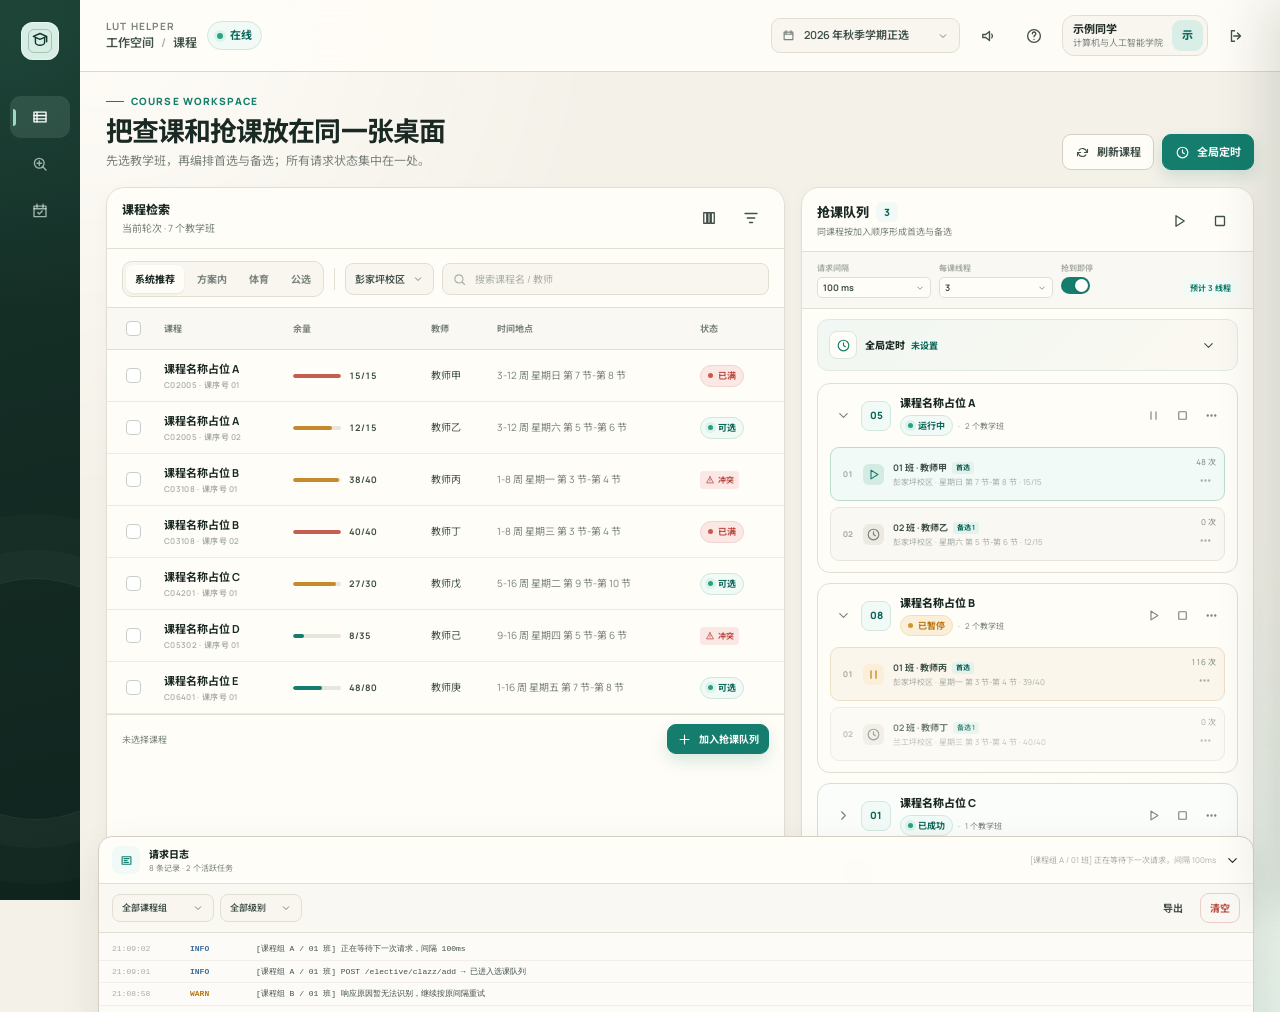
==== prototype/index.html @ 1b3ee6b6 "阶段一：完成 LUTHelper HTML 原型与界面规范" ====
<!doctype html>
<html lang="zh-CN">
  <head>
    <meta charset="utf-8" />
    <meta name="viewport" content="width=device-width, initial-scale=1" />
    <meta name="description" content="LUTHelper 抢课助手界面原型" />
    <title>抢课助手 · 界面原型</title>
    <link rel="icon" href="../../favicon.ico" />
    <link rel="stylesheet" href="assets/styles.css" />
  </head>
  <body>
    <div class="app-shell">
      <aside class="sidebar" aria-label="主导航">
        <div class="brand">
          <div class="brand-mark" aria-hidden="true">
            <svg class="icon" viewBox="0 0 24 24">
              <path d="M4 6.5 12 3l8 3.5-8 3.5-8-3.5Z" />
              <path d="M6.5 8.5v5.2c0 1.8 2.5 3.3 5.5 3.3s5.5-1.5 5.5-3.3V8.5" />
              <path d="M20 7v6" />
            </svg>
          </div>
          <div class="brand-text">
            <span class="brand-name">抢课助手</span>
            <span class="brand-meta">LUT HELPER</span>
          </div>
        </div>

        <div class="nav-section">
          <div class="nav-label">工作空间</div>
          <ul class="nav-list">
            <li>
              <button class="nav-link active" type="button" data-page="courses" aria-current="page">
                <svg class="icon" viewBox="0 0 24 24" aria-hidden="true">
                  <path d="M4 5.5h16v13H4z" />
                  <path d="M8 5.5v13M4 10h16M4 14.5h16" />
                </svg>
                <span>课程</span>
                <span class="nav-count">3</span>
              </button>
            </li>
            <li>
              <button class="nav-link" type="button" data-page="all-courses">
                <svg class="icon" viewBox="0 0 24 24" aria-hidden="true">
                  <circle cx="11" cy="11" r="6.5" />
                  <path d="m16 16 4 4M8 11h6M11 8v6" />
                </svg>
                <span>全校课程</span>
              </button>
            </li>
            <li>
              <button class="nav-link" type="button" data-page="selected">
                <svg class="icon" viewBox="0 0 24 24" aria-hidden="true">
                  <path d="M4 5.5h16v14H4z" />
                  <path d="M8 3v5M16 3v5M4 9h16" />
                  <path d="m9 14 2 2 4-4" />
                </svg>
                <span>已选课程</span>
              </button>
            </li>
          </ul>
        </div>

        <div class="sidebar-footer">
          <div class="batch-note">
            <div class="batch-note-label">CURRENT ROUND</div>
            <div class="batch-note-title">
              <span class="batch-note-dot" aria-hidden="true"></span>
              <span data-session="batch">2026 年秋季学期正选</span>
            </div>
          </div>
        </div>
      </aside>

      <main class="shell-main">
        <header class="topbar">
          <div class="topbar-left">
            <div>
              <div class="eyebrow">LUT HELPER</div>
              <div class="page-breadcrumb">
                <span>工作空间</span>
                <span class="slash" aria-hidden="true">/</span>
                <span class="page-current" data-breadcrumb>课程</span>
              </div>
            </div>
            <span class="session-pill">
              <span class="dot" aria-hidden="true"></span>
              <span data-session="online">在线</span>
            </span>
          </div>

          <div class="topbar-right">
            <div class="batch-select-wrap">
              <svg class="icon icon-sm" viewBox="0 0 24 24" aria-hidden="true">
                <path d="M5 6.5h14v12H5z" />
                <path d="M8 4v5M16 4v5M5 10h14" />
              </svg>
              <select class="batch-select" aria-label="切换选课批次" data-batch-select></select>
            </div>
            <button class="icon-button" type="button" data-action="mute" aria-label="静音提示音" aria-pressed="false">
              <svg class="icon" viewBox="0 0 24 24" aria-hidden="true">
                <path d="M5 10v4h4l5 4V6l-5 4H5Z" />
                <path d="M17 9.5a4 4 0 0 1 0 5" />
              </svg>
            </button>
            <button class="icon-button" type="button" data-action="help" aria-label="帮助">
              <svg class="icon" viewBox="0 0 24 24" aria-hidden="true">
                <circle cx="12" cy="12" r="8.5" />
                <path d="M9.8 9a2.3 2.3 0 1 1 3.2 2.1c-.8.4-1 .9-1 1.8M12 16.4v.1" />
              </svg>
            </button>
            <div class="user-chip" title="示例同学 · 2024********">
              <div class="user-copy">
                <span class="user-name" data-session="name">示例同学</span>
                <span class="user-meta" data-session="college">计算机与人工智能学院</span>
              </div>
              <div class="avatar" aria-hidden="true">示</div>
            </div>
            <button class="icon-button" type="button" data-action="logout" aria-label="退出登录">
              <svg class="icon" viewBox="0 0 24 24" aria-hidden="true">
                <path d="M10 5H6v14h4M14 8l4 4-4 4M9 12h9" />
              </svg>
            </button>
          </div>
        </header>

        <div class="top-progress" aria-hidden="true"><span data-top-progress></span></div>

        <div class="main-content">
          <section class="page active" data-page-panel="courses" aria-label="课程工作台">
            <div class="page-heading">
              <div class="heading-copy">
                <div class="heading-kicker">COURSE WORKSPACE</div>
                <h1 class="page-title">把查课和抢课放在同一张桌面</h1>
                <p class="page-subtitle">先选教学班，再编排首选与备选；所有请求状态集中在一处。</p>
              </div>
              <div class="page-actions">
                <button class="button" type="button" data-action="refresh-courses">
                  <svg class="icon icon-sm" viewBox="0 0 24 24" aria-hidden="true">
                    <path d="M20 7v5h-5M4 17v-5h5" />
                    <path d="M6.5 8.2A7 7 0 0 1 18.8 11M17.5 15.8A7 7 0 0 1 5.2 13" />
                  </svg>
                  刷新课程
                </button>
                <button class="button primary" type="button" data-action="open-schedule">
                  <svg class="icon icon-sm" viewBox="0 0 24 24" aria-hidden="true">
                    <circle cx="12" cy="12" r="8.5" />
                    <path d="M12 7.5V12l3 2" />
                  </svg>
                  全局定时
                </button>
              </div>
            </div>

            <div class="workspace-grid">
              <section class="card course-browser" aria-label="课程检索">
                <div class="card-header">
                  <div class="card-title-wrap">
                    <div class="card-title">课程检索</div>
                    <div class="card-subtitle" data-course-summary>当前轮次 · 6 个教学班</div>
                  </div>
                  <div class="card-tools">
                    <button class="icon-button" type="button" data-action="column-menu" aria-label="配置课程列">
                      <svg class="icon" viewBox="0 0 24 24" aria-hidden="true">
                        <path d="M5 5h4v14H5zM10.5 5h3v14h-3zM15 5h4v14h-4z" />
                      </svg>
                    </button>
                    <button class="icon-button" type="button" data-action="toggle-filters" aria-label="展开筛选" aria-expanded="false">
                      <svg class="icon" viewBox="0 0 24 24" aria-hidden="true">
                        <path d="M4 6h16M7 12h10M10 18h4" />
                      </svg>
                    </button>
                  </div>
                </div>

                <div class="browser-toolbar">
                  <div class="type-tabs" role="tablist" aria-label="课程类型">
                    <button class="type-tab active" type="button" role="tab" aria-selected="true">系统推荐</button>
                    <button class="type-tab" type="button" role="tab" aria-selected="false">方案内</button>
                    <button class="type-tab" type="button" role="tab" aria-selected="false">体育</button>
                    <button class="type-tab" type="button" role="tab" aria-selected="false">公选</button>
                  </div>
                  <span class="toolbar-divider" aria-hidden="true"></span>
                  <select class="select-compact" aria-label="校区筛选" data-campus-filter>
                    <option>彭家坪校区</option>
                    <option>兰工坪校区</option>
                    <option>网上学习</option>
                  </select>
                  <div class="search-field">
                    <svg class="icon icon-sm" viewBox="0 0 24 24" aria-hidden="true">
                      <circle cx="11" cy="11" r="6.5" />
                      <path d="m16 16 4 4" />
                    </svg>
                    <input class="search-input" type="search" placeholder="搜索课程名 / 教师" aria-label="搜索课程" data-course-search />
                    <button class="search-clear" type="button" data-action="clear-search" aria-label="清空搜索" hidden>
                      <svg class="icon icon-sm" viewBox="0 0 24 24" aria-hidden="true">
                        <path d="m7 7 10 10M17 7 7 17" />
                      </svg>
                    </button>
                  </div>
                </div>

                <div class="filter-panel" data-filter-panel hidden>
                  <label class="filter-group">
                    <button class="switch" type="button" role="switch" aria-checked="false" data-filter="available"></button>
                    仅看有余量
                  </label>
                  <label class="filter-group">
                    <button class="switch" type="button" role="switch" aria-checked="false" data-filter="conflict"></button>
                    时间冲突
                  </label>
                  <span class="filter-group muted">教师筛选并入关键词搜索</span>
                </div>

                <div class="table-wrap">
                  <table class="course-table">
                    <thead>
                      <tr>
                        <th scope="col" style="width: 30px"><input class="checkbox" type="checkbox" aria-label="选择全部课程" data-select-all /></th>
                        <th scope="col">课程</th>
                        <th scope="col" data-column="capacity">余量</th>
                        <th scope="col" data-column="teacher">教师</th>
                        <th scope="col" data-column="time">时间地点</th>
                        <th scope="col" data-column="status">状态</th>
                        <th scope="col" style="width: 36px"><span class="sr-only">操作</span></th>
                      </tr>
                    </thead>
                    <tbody data-course-body></tbody>
                  </table>
                </div>

                <div class="table-footer">
                  <span data-selection-count>未选择课程</span>
                  <span class="spacer"></span>
                  <button class="button small primary" type="button" data-action="batch-add" disabled>
                    <svg class="icon icon-sm" viewBox="0 0 24 24" aria-hidden="true">
                      <path d="M12 5v14M5 12h14" />
                    </svg>
                    加入抢课队列
                  </button>
                </div>
              </section>

              <aside class="card queue-panel" aria-label="抢课课程组">
                <div class="queue-header">
                  <div class="queue-header-copy">
                    <div class="queue-title">
                      抢课队列
                      <span class="count-badge" data-group-count>3</span>
                    </div>
                    <div class="queue-subtitle">同课程按加入顺序形成首选与备选</div>
                  </div>
                  <div class="queue-actions">
                    <button class="icon-button" type="button" data-action="start-all" aria-label="开始全部课程组">
                      <svg class="icon" viewBox="0 0 24 24" aria-hidden="true">
                        <path d="m8 5 11 7-11 7V5Z" />
                      </svg>
                    </button>
                    <button class="icon-button" type="button" data-action="stop-all" aria-label="停止全部课程组">
                      <svg class="icon" viewBox="0 0 24 24" aria-hidden="true">
                        <rect x="6" y="6" width="12" height="12" rx="1" />
                      </svg>
                    </button>
                  </div>
                </div>

                <div class="parameters-strip">
                  <label class="parameter">
                    <span class="parameter-label">请求间隔</span>
                    <span class="parameter-value">
                      <select aria-label="请求间隔" data-param="interval">
                        <option value="50">50 ms</option>
                        <option value="100" selected>100 ms</option>
                        <option value="200">200 ms</option>
                        <option value="500">500 ms</option>
                      </select>
                    </span>
                  </label>
                  <label class="parameter">
                    <span class="parameter-label">每课线程</span>
                    <span class="parameter-value">
                      <select aria-label="每课线程数" data-param="threads">
                        <option value="1">1</option>
                        <option value="3" selected>3</option>
                        <option value="5">5</option>
                        <option value="10">10</option>
                      </select>
                    </span>
                  </label>
                  <label class="parameter">
                    <span class="parameter-label">抢到即停</span>
                    <span class="parameter-value">
                      <button class="switch" type="button" role="switch" aria-checked="true" data-param="auto-stop"></button>
                    </span>
                  </label>
                  <span class="thread-load" data-thread-load>预计 9 线程</span>
                </div>

                <div class="schedule-box">
                  <div class="schedule-main">
                    <span class="schedule-icon">
                      <svg class="icon icon-sm" viewBox="0 0 24 24" aria-hidden="true">
                        <circle cx="12" cy="12" r="8.5" />
                        <path d="M12 7.5V12l3 2" />
                      </svg>
                    </span>
                    <div class="schedule-copy">
                      <div class="schedule-title">全局定时 <span class="schedule-countdown" data-countdown>未设置</span></div>
                    </div>
                    <button class="button small ghost" type="button" data-action="toggle-schedule" aria-expanded="false">
                      <svg class="icon icon-sm" viewBox="0 0 24 24" aria-hidden="true">
                        <path d="m6 9 6 6 6-6" />
                      </svg>
                    </button>
                  </div>
                  <div class="schedule-expand" data-schedule-expand hidden>
                    <input type="datetime-local" step="1" aria-label="全局定时时间" data-schedule-input />
                    <button class="button small primary" type="button" data-action="set-schedule">设置</button>
                  </div>
                </div>

                <div class="group-list" data-group-list></div>
              </aside>
            </div>
          </section>

          <section class="page" data-page-panel="all-courses" aria-label="全校课程">
            <div class="page-heading">
              <div class="heading-copy">
                <div class="heading-kicker">FULL CATALOG</div>
                <h1 class="page-title">全校课程查询</h1>
                <p class="page-subtitle">手动加载完整列表，再在本地筛选；挑选教学班后批量加入课程组。</p>
              </div>
              <div class="page-actions">
                <button class="button" type="button" data-action="load-all">
                  <svg class="icon icon-sm" viewBox="0 0 24 24" aria-hidden="true">
                    <path d="M12 4v12M7 11l5 5 5-5M5 20h14" />
                  </svg>
                  加载全校课程
                </button>
              </div>
            </div>

            <div class="all-courses-layout">
              <section class="card all-courses-card">
                <div class="all-courses-toolbar">
                  <div class="search-field" style="max-width: 260px">
                    <svg class="icon icon-sm" viewBox="0 0 24 24" aria-hidden="true">
                      <circle cx="11" cy="11" r="6.5" />
                      <path d="m16 16 4 4" />
                    </svg>
                    <input class="search-input" type="search" placeholder="关键词 / 教师" aria-label="筛选全校课程" data-all-search />
                  </div>
                  <select class="select-compact" aria-label="校区筛选" data-all-campus>
                    <option value="">全部校区</option>
                    <option>彭家坪校区</option>
                    <option>兰工坪校区</option>
                    <option>网上学习</option>
                  </select>
                  <div class="load-progress" data-all-progress>
                    <div class="load-progress-bar"><span></span></div>
                    <span>尚未加载</span>
                  </div>
                  <span style="flex: 1"></span>
                  <button class="button small" type="button" data-action="select-visible">全选当前结果</button>
                </div>
                <div class="table-wrap">
                  <table class="course-table">
                    <thead>
                      <tr>
                        <th scope="col" style="width: 30px"><input class="checkbox" type="checkbox" aria-label="选择全部全校课程" data-all-select-all /></th>
                        <th scope="col">课程</th>
                        <th scope="col">余量</th>
                        <th scope="col">教师</th>
                        <th scope="col">时间地点</th>
                        <th scope="col">状态</th>
                      </tr>
                    </thead>
                    <tbody data-all-body></tbody>
                  </table>
                </div>
                <div class="table-footer">
                  <span data-all-count>等待加载</span>
                  <span class="spacer"></span>
                  <span class="muted">服务器关键词筛选已关闭</span>
                </div>
              </section>

              <aside class="card basket-card">
                <div class="card-header">
                  <div class="card-title-wrap">
                    <div class="card-title">待加入教学班</div>
                    <div class="card-subtitle">按表格顺序形成首选与备选</div>
                  </div>
                  <span class="count-badge" data-basket-count>0</span>
                </div>
                <div class="basket-list" data-basket-list>
                  <div class="empty-state" style="min-height: 190px">
                    <div class="empty-inner">
                      <div class="empty-mark">
                        <svg class="icon icon-lg" viewBox="0 0 24 24" aria-hidden="true">
                          <path d="M5 7h14l-1.2 10H6.2L5 7Z" />
                          <path d="M9 7a3 3 0 0 1 6 0" />
                        </svg>
                      </div>
                      <h3 class="empty-title">还没有选择教学班</h3>
                      <p class="empty-copy">在左侧勾选后，点击下方按钮加入待选。</p>
                    </div>
                  </div>
                </div>
                <div class="basket-footer">
                  <div class="basket-total"><span>将创建课程组</span><strong data-basket-groups>0</strong></div>
                  <button class="button primary" type="button" data-action="all-batch-add" disabled>
                    <svg class="icon icon-sm" viewBox="0 0 24 24" aria-hidden="true">
                      <path d="M12 5v14M5 12h14" />
                    </svg>
                    加入抢课队列
                  </button>
                </div>
              </aside>
            </div>
          </section>

          <section class="page" data-page-panel="selected" aria-label="已选课程">
            <div class="page-heading">
              <div class="heading-copy">
                <div class="heading-kicker">MY TIMETABLE</div>
                <h1 class="page-title">已选课程与课表</h1>
                <p class="page-subtitle">左侧核对课程，右侧查看周网格；冲突和未排入课程都不会被隐藏。</p>
              </div>
              <div class="page-actions">
                <button class="button" type="button" data-action="refresh-selected">
                  <svg class="icon icon-sm" viewBox="0 0 24 24" aria-hidden="true">
                    <path d="M20 7v5h-5M4 17v-5h5" />
                    <path d="M6.5 8.2A7 7 0 0 1 18.8 11M17.5 15.8A7 7 0 0 1 5.2 13" />
                  </svg>
                  刷新
                </button>
              </div>
            </div>

            <div class="selected-layout">
              <section class="card selected-list-card">
                <div class="card-header">
                  <div class="card-title-wrap">
                    <div class="card-title">已选课程</div>
                    <div class="card-subtitle">共 7 门 · 2 处时间冲突</div>
                  </div>
                  <span class="status-chip warn">有冲突</span>
                </div>
                <div class="table-wrap">
                  <table class="selected-table">
                    <thead>
                      <tr>
                        <th scope="col">课程</th>
                        <th scope="col">教师</th>
                        <th scope="col">星期 / 节次</th>
                      </tr>
                    </thead>
                    <tbody data-selected-body></tbody>
                  </table>
                </div>
                <div class="drop-history" data-drop-history>
                  <div class="drop-history-head" role="button" tabindex="0" aria-expanded="false">
                    <svg class="icon icon-sm" viewBox="0 0 24 24" aria-hidden="true">
                      <path d="M4 7h16M9 7V4h6v3M7 7l1 13h8l1-13" />
                    </svg>
                    退课记录
                    <span class="count-badge">2</span>
                    <svg class="icon icon-sm" viewBox="0 0 24 24" aria-hidden="true">
                      <path d="m6 9 6 6 6-6" />
                    </svg>
                  </div>
                  <div class="drop-history-body" hidden data-drop-body></div>
                </div>
              </section>

              <section class="card timetable-card">
                <div class="card-header">
                  <div class="card-title-wrap">
                    <div class="card-title">周课表</div>
                    <div class="card-subtitle">结构字段优先，文本解析回退</div>
                  </div>
                  <div class="card-tools">
                    <span class="week-pill" data-week-pill>全部周次</span>
                  </div>
                </div>
                <div class="timetable-toolbar">
                  <select class="select-compact" aria-label="选择周次" data-week-select>
                    <option value="all">全部周次</option>
                  </select>
                  <span class="muted" style="font-size: 9px" data-week-summary>全部周次 · 7 门课程</span>
                  <span style="flex: 1"></span>
                  <span class="status-chip">1–12 节</span>
                </div>
                <div class="timetable-wrap">
                  <div class="timetable" data-timetable></div>
                </div>
                <div class="unplaced-list" data-unplaced></div>
              </section>
            </div>
          </section>
        </div>
      </main>
    </div>

    <div class="info-bar" role="status" aria-live="polite" data-info-bar hidden>
      <span class="info-icon">
        <svg class="icon icon-sm" viewBox="0 0 24 24" aria-hidden="true">
          <path d="m6 12 4 4 8-9" />
        </svg>
      </span>
      <div class="info-copy">
        <div class="info-title" data-info-title>操作已完成</div>
        <div class="info-message" data-info-message></div>
      </div>
      <button class="info-close" type="button" data-action="close-info" aria-label="关闭提示">
        <svg class="icon icon-sm" viewBox="0 0 24 24" aria-hidden="true">
          <path d="m7 7 10 10M17 7 7 17" />
        </svg>
      </button>
    </div>

    <aside class="log-dock" data-log-dock>
      <div class="log-handle" role="button" tabindex="0" aria-expanded="false" data-log-toggle>
        <span class="log-handle-icon">
          <svg class="icon icon-sm" viewBox="0 0 24 24" aria-hidden="true">
            <path d="M5 6h14v12H5zM8 9h8M8 12h5M8 15h7" />
          </svg>
        </span>
        <div class="log-handle-copy">
          <div class="log-handle-title">请求日志</div>
          <div class="log-handle-meta" data-log-count>8 条记录 · 2 个活跃任务</div>
        </div>
        <span class="log-latest" data-log-latest>尚未收到新日志</span>
        <svg class="icon icon-sm icon-chevron" viewBox="0 0 24 24" aria-hidden="true">
          <path d="m6 9 6 6 6-6" />
        </svg>
      </div>
      <div class="log-body">
        <div class="log-toolbar">
          <div class="log-filters">
            <select class="select-compact" aria-label="按课程组筛选日志" data-log-group>
              <option value="all">全部课程组</option>
            </select>
            <select class="select-compact" aria-label="按级别筛选日志" data-log-level>
              <option value="all">全部级别</option>
              <option value="INFO">INFO</option>
              <option value="SUCCESS">SUCCESS</option>
              <option value="WARN">WARN</option>
              <option value="ERROR">ERROR</option>
            </select>
          </div>
          <span class="spacer"></span>
          <button class="button small ghost" type="button" data-action="export-log">导出</button>
          <button class="button small ghost danger" type="button" data-action="clear-log">清空</button>
        </div>
        <div class="log-list" data-log-list></div>
        <button class="log-to-bottom" type="button" data-action="log-bottom" hidden>
          回到最新
          <svg class="icon icon-sm" viewBox="0 0 24 24" aria-hidden="true">
            <path d="M12 5v14M7 14l5 5 5-5" />
          </svg>
        </button>
      </div>
    </aside>

    <div class="detail-scrim" data-detail-scrim hidden></div>
    <aside class="detail-drawer" aria-label="课程详情" aria-hidden="true" data-detail-drawer>
      <div class="drawer-head">
        <div class="drawer-title">
          <div class="drawer-kicker">COURSE DETAIL</div>
          <h2 data-detail-title>课程详情</h2>
          <p data-detail-subtitle>从课程表格选择一门课</p>
        </div>
        <button class="icon-button" type="button" data-action="close-detail" aria-label="关闭课程详情">
          <svg class="icon" viewBox="0 0 24 24" aria-hidden="true">
            <path d="m7 7 10 10M17 7 7 17" />
          </svg>
        </button>
      </div>
      <div class="drawer-body" data-detail-body></div>
      <div class="drawer-footer">
        <button class="button primary" type="button" data-action="detail-add">
          <svg class="icon icon-sm" viewBox="0 0 24 24" aria-hidden="true">
            <path d="M12 5v14M5 12h14" />
          </svg>
          加入抢课队列
        </button>
        <button class="button" type="button" data-action="close-detail">关闭</button>
      </div>
    </aside>

    <div class="modal-scrim" data-modal-scrim hidden></div>
    <div class="modal" role="dialog" aria-modal="true" aria-labelledby="dup-title" data-modal hidden>
      <div class="modal-head">
        <span class="modal-mark">
          <svg class="icon icon-lg" viewBox="0 0 24 24" aria-hidden="true">
            <path d="M12 4 3.7 19h16.6L12 4Z" />
            <path d="M12 9v4M12 16.5v.1" />
          </svg>
        </span>
        <div class="modal-copy">
          <h3 id="dup-title" data-modal-title>该教学班已在课程组中</h3>
          <p data-modal-copy>课程组内每个教学班只保留一个实例，可以选择忽略，或把已有实例移到备选末尾。</p>
        </div>
      </div>
      <div class="modal-body">
        <div class="modal-note" data-modal-note>课程名称占位 A · 01 班 · 教师甲</div>
      </div>
      <div class="modal-actions">
        <button class="button ghost" type="button" data-action="modal-cancel">取消</button>
        <button class="button" type="button" data-action="modal-move">移到末尾</button>
        <button class="button primary" type="button" data-action="modal-ignore">忽略重复</button>
      </div>
    </div>

    <div data-menu-root></div>
    <div class="toast-region" data-toast-region></div>
    <script src="assets/mock-data.js"></script>
    <script src="assets/app.js"></script>
  </body>
</html>
---- prototype/assets/styles.css ----
@import url("https://fonts.googleapis.com/css2?family=Manrope:wght@400;500;600;700;800&family=Noto+Sans+SC:wght@400;500;600;700&display=swap");

:root {
  --bg: #f4f1e9;
  --bg-deep: #ebe6dc;
  --surface: #fffdf8;
  --surface-soft: #f9f6ef;
  --surface-tint: #eef7f2;
  --ink: #1b2924;
  --ink-soft: #40504a;
  --muted: #79827d;
  --faint: #a9aea9;
  --line: #e3ded2;
  --line-strong: #d5cfc2;
  --teal: #147d6d;
  --teal-strong: #0d675a;
  --teal-soft: #dcefe8;
  --teal-pale: #f1faf6;
  --amber: #b97713;
  --amber-soft: #fbefd9;
  --red: #bb4b42;
  --red-soft: #fbe8e4;
  --blue: #3e6f9b;
  --blue-soft: #eaf2f8;
  --nav: #163229;
  --nav-deep: #10241e;
  --nav-text: #d9e9e1;
  --shadow-sm: 0 1px 2px rgba(28, 38, 33, 0.04), 0 6px 18px rgba(28, 38, 33, 0.035);
  --shadow-md: 0 16px 42px rgba(28, 38, 33, 0.09);
  --shadow-lg: 0 30px 80px rgba(15, 31, 25, 0.2);
  --radius-sm: 8px;
  --radius-md: 12px;
  --radius-lg: 18px;
  --radius-xl: 26px;
  --font-sans: "Manrope", "Segoe UI Variable", "Microsoft YaHei UI", "Noto Sans SC", sans-serif;
  --font-cn: "Noto Sans SC", "Microsoft YaHei UI", "Segoe UI Variable", sans-serif;
  --transition: 180ms cubic-bezier(0.2, 0.7, 0.2, 1);
}

* {
  box-sizing: border-box;
}

html {
  color-scheme: light;
  background: var(--bg);
}

body {
  margin: 0;
  min-width: 100%;
  min-height: 100vh;
  color: var(--ink);
  background:
    radial-gradient(circle at 8% 0%, rgba(255, 253, 248, 0.96) 0, transparent 31rem),
    radial-gradient(circle at 100% 100%, rgba(207, 234, 224, 0.5) 0, transparent 30rem),
    var(--bg);
  font-family: var(--font-sans);
  font-size: 14px;
  line-height: 1.5;
  -webkit-font-smoothing: antialiased;
}

button,
input,
select {
  font: inherit;
}

button {
  color: inherit;
}

button,
[role="button"],
select,
label {
  -webkit-tap-highlight-color: transparent;
}

button:focus-visible,
input:focus-visible,
select:focus-visible,
[tabindex]:focus-visible {
  outline: 3px solid rgba(20, 125, 109, 0.22);
  outline-offset: 2px;
}

svg {
  display: block;
}

.icon {
  width: 18px;
  height: 18px;
  flex: 0 0 auto;
  fill: none;
  stroke: currentColor;
  stroke-width: 1.8;
  stroke-linecap: round;
  stroke-linejoin: round;
}

.icon-sm {
  width: 15px;
  height: 15px;
}

.icon-lg {
  width: 22px;
  height: 22px;
}

.sr-only {
  position: absolute;
  width: 1px;
  height: 1px;
  padding: 0;
  margin: -1px;
  overflow: hidden;
  clip: rect(0, 0, 0, 0);
  white-space: nowrap;
  border: 0;
}

[hidden] {
  display: none !important;
}

.muted {
  color: var(--muted);
}

.mono {
  font-variant-numeric: tabular-nums;
  letter-spacing: -0.01em;
}

.app-shell {
  display: grid;
  grid-template-columns: 224px minmax(0, 1fr);
  min-height: 100vh;
}

.sidebar {
  position: sticky;
  top: 0;
  z-index: 30;
  display: flex;
  flex-direction: column;
  height: 100vh;
  padding: 20px 14px 16px;
  overflow: hidden;
  color: var(--nav-text);
  background:
    radial-gradient(circle at 14% 2%, rgba(54, 126, 104, 0.25), transparent 19rem),
    linear-gradient(165deg, var(--nav) 0%, var(--nav-deep) 100%);
}

.sidebar::after {
  position: absolute;
  right: -76px;
  bottom: 80px;
  width: 240px;
  height: 240px;
  content: "";
  border: 1px solid rgba(196, 231, 217, 0.09);
  border-radius: 50%;
  box-shadow:
    0 0 0 28px rgba(196, 231, 217, 0.025),
    0 0 0 64px rgba(196, 231, 217, 0.018);
  pointer-events: none;
}

.brand {
  position: relative;
  z-index: 1;
  display: flex;
  align-items: center;
  gap: 11px;
  padding: 2px 8px 22px;
}

.brand-mark {
  position: relative;
  display: grid;
  width: 38px;
  height: 38px;
  place-items: center;
  color: #12372d;
  background: #d7eee5;
  border-radius: 12px;
  box-shadow: inset 0 0 0 1px rgba(255, 255, 255, 0.45);
}

.brand-mark::after {
  position: absolute;
  inset: 7px;
  content: "";
  border: 1px solid rgba(18, 55, 45, 0.24);
  border-radius: 6px;
}

.brand-mark .icon {
  position: relative;
  z-index: 1;
  width: 20px;
  height: 20px;
  stroke-width: 1.7;
}

.brand-text {
  display: flex;
  flex-direction: column;
  gap: 1px;
}

.brand-name {
  color: #f4fbf7;
  font-size: 16px;
  font-weight: 700;
  letter-spacing: 0.01em;
}

.brand-meta {
  color: rgba(220, 239, 230, 0.56);
  font-size: 10px;
  font-weight: 600;
  letter-spacing: 0.13em;
  text-transform: uppercase;
}

.nav-section {
  position: relative;
  z-index: 1;
  margin-top: 14px;
}

.nav-label {
  padding: 0 11px 8px;
  color: rgba(220, 239, 230, 0.42);
  font-size: 10px;
  font-weight: 700;
  letter-spacing: 0.12em;
}

.nav-list {
  display: grid;
  gap: 5px;
  margin: 0;
  padding: 0;
  list-style: none;
}

.nav-link {
  position: relative;
  display: flex;
  align-items: center;
  gap: 12px;
  width: 100%;
  padding: 11px 12px;
  color: rgba(222, 239, 231, 0.68);
  text-align: left;
  background: transparent;
  border: 0;
  border-radius: 11px;
  cursor: pointer;
  transition: background var(--transition), color var(--transition), transform var(--transition);
}

.nav-link::before {
  position: absolute;
  left: 0;
  width: 3px;
  height: 17px;
  content: "";
  background: #9ed9c6;
  border-radius: 0 3px 3px 0;
  opacity: 0;
  transform: translateX(-12px);
  transition: opacity var(--transition), transform var(--transition);
}

.nav-link:hover {
  color: #f2fbf6;
  background: rgba(255, 255, 255, 0.055);
}

.nav-link.active {
  color: #ffffff;
  background: rgba(198, 234, 220, 0.12);
}

.nav-link.active::before {
  opacity: 1;
  transform: translateX(0);
}

.nav-link .nav-count {
  min-width: 21px;
  margin-left: auto;
  padding: 1px 6px;
  color: #bce2d4;
  font-size: 10px;
  font-weight: 700;
  text-align: center;
  background: rgba(188, 226, 212, 0.12);
  border-radius: 999px;
}

.sidebar-footer {
  position: relative;
  z-index: 1;
  display: grid;
  gap: 10px;
  margin-top: auto;
  padding: 14px 6px 0;
}

.batch-note {
  padding: 13px;
  background: rgba(255, 255, 255, 0.045);
  border: 1px solid rgba(218, 239, 230, 0.08);
  border-radius: 13px;
}

.batch-note-label {
  color: rgba(222, 239, 231, 0.44);
  font-size: 9px;
  font-weight: 700;
  letter-spacing: 0.11em;
}

.batch-note-title {
  display: flex;
  align-items: center;
  gap: 7px;
  margin-top: 6px;
  color: #e7f5ee;
  font-size: 12px;
  font-weight: 600;
  line-height: 1.4;
}

.batch-note-dot {
  width: 6px;
  height: 6px;
  flex: 0 0 auto;
  background: #75c9ad;
  border-radius: 50%;
  box-shadow: 0 0 0 4px rgba(117, 201, 173, 0.09);
}

.shell-main {
  display: flex;
  min-width: 0;
  flex-direction: column;
}

.topbar {
  position: sticky;
  top: 0;
  z-index: 25;
  display: flex;
  min-height: 72px;
  align-items: center;
  gap: 18px;
  padding: 11px 26px;
  background: rgba(255, 253, 248, 0.88);
  border-bottom: 1px solid rgba(213, 207, 194, 0.8);
  backdrop-filter: blur(16px);
}

.topbar-left {
  display: flex;
  min-width: 0;
  align-items: center;
  gap: 10px;
}

.eyebrow {
  color: var(--muted);
  font-size: 10px;
  font-weight: 700;
  letter-spacing: 0.12em;
  text-transform: uppercase;
}

.page-breadcrumb {
  display: flex;
  align-items: center;
  gap: 7px;
  color: var(--ink-soft);
  font-size: 12px;
  font-weight: 600;
}

.page-breadcrumb .slash {
  color: var(--faint);
}

.session-pill {
  display: inline-flex;
  align-items: center;
  gap: 7px;
  padding: 5px 9px;
  color: var(--teal-strong);
  font-size: 11px;
  font-weight: 700;
  background: var(--teal-pale);
  border: 1px solid #cfe7dd;
  border-radius: 999px;
}

.session-pill .dot {
  width: 6px;
  height: 6px;
  background: #28a486;
  border-radius: 50%;
  box-shadow: 0 0 0 3px rgba(40, 164, 134, 0.1);
}

.topbar-right {
  display: flex;
  align-items: center;
  gap: 10px;
  margin-left: auto;
}

.batch-select-wrap {
  position: relative;
  display: flex;
  align-items: center;
}

.batch-select-wrap .icon {
  position: absolute;
  left: 10px;
  z-index: 1;
  color: var(--muted);
  pointer-events: none;
}

.batch-select {
  max-width: 208px;
  padding: 8px 28px 8px 32px;
  overflow: hidden;
  color: var(--ink-soft);
  font-size: 11px;
  font-weight: 600;
  text-overflow: ellipsis;
  white-space: nowrap;
  appearance: none;
  background: var(--surface-soft)
    url("data:image/svg+xml,%3Csvg xmlns='http://www.w3.org/2000/svg' width='12' height='12' viewBox='0 0 24 24' fill='none' stroke='%2379827d' stroke-width='2'%3E%3Cpath d='m6 9 6 6 6-6'/%3E%3C/svg%3E")
    no-repeat right 10px center;
  border: 1px solid var(--line);
  border-radius: 9px;
  cursor: pointer;
}

.icon-button {
  display: inline-grid;
  width: 36px;
  height: 36px;
  flex: 0 0 auto;
  place-items: center;
  color: var(--ink-soft);
  background: transparent;
  border: 1px solid transparent;
  border-radius: 9px;
  cursor: pointer;
  transition: background var(--transition), border-color var(--transition), color var(--transition);
}

.icon-button:hover {
  color: var(--ink);
  background: var(--surface-soft);
  border-color: var(--line);
}

.icon-button.is-muted {
  color: var(--faint);
}

.icon-button.active {
  color: var(--teal);
  background: var(--teal-pale);
  border-color: #cfe7dd;
}

.user-chip {
  display: flex;
  align-items: center;
  gap: 9px;
  padding: 4px 4px 4px 10px;
  background: var(--surface-soft);
  border: 1px solid var(--line);
  border-radius: 12px;
}

.user-copy {
  display: flex;
  min-width: 0;
  flex-direction: column;
  gap: 0;
  line-height: 1.35;
}

.user-name {
  max-width: 150px;
  overflow: hidden;
  color: var(--ink);
  font-size: 11px;
  font-weight: 700;
  text-overflow: ellipsis;
  white-space: nowrap;
}

.user-meta {
  max-width: 180px;
  overflow: hidden;
  color: var(--muted);
  font-size: 9px;
  text-overflow: ellipsis;
  white-space: nowrap;
}

.avatar {
  display: grid;
  width: 31px;
  height: 31px;
  place-items: center;
  color: var(--teal-strong);
  font-size: 11px;
  font-weight: 800;
  background: #d9eee6;
  border-radius: 9px;
}

.main-content {
  flex: 1;
  min-height: 0;
  padding: 22px 26px 86px;
}

.page {
  display: none;
  animation: page-in 240ms ease-out both;
}

.page.active {
  display: block;
}

@keyframes page-in {
  from {
    opacity: 0;
    transform: translateY(5px);
  }
  to {
    opacity: 1;
    transform: translateY(0);
  }
}

.page-heading {
  display: flex;
  align-items: flex-end;
  justify-content: space-between;
  gap: 18px;
  margin-bottom: 17px;
}

.heading-copy {
  min-width: 0;
}

.heading-kicker {
  display: flex;
  align-items: center;
  gap: 7px;
  margin-bottom: 5px;
  color: var(--teal);
  font-size: 10px;
  font-weight: 800;
  letter-spacing: 0.11em;
  text-transform: uppercase;
}

.heading-kicker::before {
  width: 18px;
  height: 1px;
  content: "";
  background: var(--teal);
}

.page-title {
  margin: 0;
  color: var(--ink);
  font-family: var(--font-cn);
  font-size: clamp(22px, 2.1vw, 29px);
  font-weight: 700;
  letter-spacing: -0.035em;
  line-height: 1.2;
}

.page-subtitle {
  margin: 6px 0 0;
  color: var(--muted);
  font-size: 12px;
}

.page-actions {
  display: flex;
  flex-wrap: wrap;
  align-items: center;
  justify-content: flex-end;
  gap: 8px;
}

.button {
  display: inline-flex;
  min-height: 36px;
  align-items: center;
  justify-content: center;
  gap: 7px;
  padding: 7px 12px;
  color: var(--ink-soft);
  font-size: 11px;
  font-weight: 700;
  white-space: nowrap;
  background: var(--surface);
  border: 1px solid var(--line-strong);
  border-radius: 9px;
  cursor: pointer;
  transition: background var(--transition), border-color var(--transition), color var(--transition), box-shadow var(--transition);
}

.button:hover {
  color: var(--ink);
  background: #ffffff;
  border-color: #bfc8c2;
  box-shadow: var(--shadow-sm);
}

.button.primary {
  color: #ffffff;
  background: var(--teal);
  border-color: var(--teal);
  box-shadow: 0 7px 16px rgba(20, 125, 109, 0.17);
}

.button.primary:hover {
  background: var(--teal-strong);
  border-color: var(--teal-strong);
}

.button.ghost {
  background: transparent;
  border-color: transparent;
}

.button.ghost:hover {
  background: var(--surface-soft);
  border-color: var(--line);
}

.button.danger {
  color: var(--red);
  border-color: #eccdc9;
}

.button.danger:hover {
  background: var(--red-soft);
  border-color: #e2bcb6;
}

.button.small {
  min-height: 30px;
  padding: 5px 9px;
  font-size: 10px;
}

.button .spinner {
  width: 13px;
  height: 13px;
  border: 2px solid rgba(255, 255, 255, 0.34);
  border-top-color: currentColor;
  border-radius: 50%;
  animation: spin 700ms linear infinite;
}

@keyframes spin {
  to {
    transform: rotate(360deg);
  }
}

.card {
  position: relative;
  min-width: 0;
  background: rgba(255, 253, 248, 0.94);
  border: 1px solid var(--line);
  border-radius: var(--radius-lg);
  box-shadow: var(--shadow-sm);
}

.card-header {
  display: flex;
  min-height: 57px;
  align-items: center;
  gap: 12px;
  padding: 12px 15px;
  border-bottom: 1px solid var(--line);
}

.card-title-wrap {
  display: flex;
  min-width: 0;
  flex-direction: column;
  gap: 2px;
}

.card-title {
  color: var(--ink);
  font-size: 12px;
  font-weight: 800;
  letter-spacing: -0.01em;
}

.card-subtitle {
  color: var(--muted);
  font-size: 10px;
}

.card-tools {
  display: flex;
  align-items: center;
  gap: 6px;
  margin-left: auto;
}

.count-badge {
  display: inline-flex;
  align-items: center;
  justify-content: center;
  min-width: 22px;
  height: 20px;
  padding: 0 6px;
  color: var(--teal-strong);
  font-size: 10px;
  font-weight: 800;
  background: var(--teal-pale);
  border-radius: 6px;
}

.status-chip {
  display: inline-flex;
  align-items: center;
  gap: 5px;
  padding: 3px 7px;
  color: var(--ink-soft);
  font-size: 9px;
  font-weight: 700;
  white-space: nowrap;
  background: var(--surface-soft);
  border: 1px solid var(--line);
  border-radius: 999px;
}

.status-chip::before {
  width: 5px;
  height: 5px;
  content: "";
  background: var(--faint);
  border-radius: 50%;
}

.status-chip.live {
  color: var(--teal-strong);
  background: var(--teal-pale);
  border-color: #cfe7dd;
}

.status-chip.live::before {
  background: #27a283;
  box-shadow: 0 0 0 3px rgba(39, 162, 131, 0.1);
}

.status-chip.warn {
  color: var(--amber);
  background: var(--amber-soft);
  border-color: #f1dfba;
}

.status-chip.warn::before {
  background: #d19632;
}

.status-chip.danger {
  color: var(--red);
  background: var(--red-soft);
  border-color: #efd4d0;
}

.status-chip.danger::before {
  background: #c75a4d;
}

.status-chip.neutral::before {
  background: #9ca39e;
}

.workspace-grid {
  display: grid;
  grid-template-columns: minmax(0, 1.62fr) minmax(330px, 0.98fr);
  gap: 16px;
  align-items: stretch;
}

.course-browser,
.queue-panel {
  min-height: calc(100vh - 196px);
}

.course-browser {
  display: flex;
  min-width: 0;
  flex-direction: column;
  overflow: hidden;
}

.browser-toolbar {
  display: flex;
  flex-wrap: wrap;
  align-items: center;
  gap: 8px;
  padding: 12px 15px 10px;
  border-bottom: 1px solid var(--line);
}

.type-tabs {
  display: flex;
  flex-wrap: wrap;
  gap: 4px;
  padding: 3px;
  background: var(--surface-soft);
  border: 1px solid var(--line);
  border-radius: 10px;
}

.type-tab {
  min-height: 28px;
  padding: 4px 9px;
  color: var(--muted);
  font-size: 10px;
  font-weight: 700;
  background: transparent;
  border: 0;
  border-radius: 7px;
  cursor: pointer;
  transition: background var(--transition), color var(--transition), box-shadow var(--transition);
}

.type-tab:hover {
  color: var(--ink-soft);
}

.type-tab.active {
  color: var(--ink);
  background: var(--surface);
  box-shadow: 0 1px 2px rgba(25, 35, 31, 0.08);
}

.toolbar-divider {
  width: 1px;
  height: 22px;
  margin: 0 2px;
  background: var(--line);
}

.select-compact {
  height: 32px;
  padding: 4px 28px 4px 9px;
  color: var(--ink-soft);
  font-size: 10px;
  font-weight: 600;
  appearance: none;
  background: var(--surface-soft)
    url("data:image/svg+xml,%3Csvg xmlns='http://www.w3.org/2000/svg' width='12' height='12' viewBox='0 0 24 24' fill='none' stroke='%2379827d' stroke-width='2'%3E%3Cpath d='m6 9 6 6 6-6'/%3E%3C/svg%3E")
    no-repeat right 9px center;
  border: 1px solid var(--line);
  border-radius: 8px;
  cursor: pointer;
}

.search-field {
  position: relative;
  display: flex;
  min-width: 170px;
  height: 32px;
  align-items: center;
  flex: 1;
}

.search-field .icon {
  position: absolute;
  left: 10px;
  color: var(--faint);
  pointer-events: none;
}

.search-input {
  width: 100%;
  height: 100%;
  padding: 4px 30px 4px 32px;
  color: var(--ink);
  font-size: 10px;
  outline: 0;
  background: var(--surface-soft);
  border: 1px solid var(--line);
  border-radius: 8px;
  transition: border-color var(--transition), background var(--transition), box-shadow var(--transition);
}

.search-input::placeholder {
  color: var(--faint);
}

.search-input:focus {
  background: #ffffff;
  border-color: #93c8b7;
  box-shadow: 0 0 0 3px rgba(20, 125, 109, 0.08);
}

.search-clear {
  position: absolute;
  right: 5px;
  display: grid;
  width: 22px;
  height: 22px;
  place-items: center;
  color: var(--faint);
  background: transparent;
  border: 0;
  border-radius: 5px;
  cursor: pointer;
}

.search-clear:hover {
  color: var(--ink-soft);
  background: var(--bg-deep);
}

.filter-panel {
  display: flex;
  flex-wrap: wrap;
  align-items: center;
  gap: 10px 15px;
  padding: 10px 15px;
  background: #f8f6f0;
  border-bottom: 1px solid var(--line);
  animation: panel 180ms ease-out both;
}

@keyframes panel {
  from {
    opacity: 0;
    transform: translateY(-3px);
  }
  to {
    opacity: 1;
    transform: translateY(0);
  }
}

.filter-group {
  display: inline-flex;
  align-items: center;
  gap: 7px;
  color: var(--ink-soft);
  font-size: 10px;
  font-weight: 600;
}

.switch {
  position: relative;
  display: inline-flex;
  width: 29px;
  height: 17px;
  flex: 0 0 auto;
  align-items: center;
  padding: 2px;
  background: #d6d9d5;
  border: 0;
  border-radius: 999px;
  cursor: pointer;
  transition: background var(--transition);
}

.switch::after {
  width: 13px;
  height: 13px;
  content: "";
  background: #ffffff;
  border-radius: 50%;
  box-shadow: 0 1px 3px rgba(22, 39, 32, 0.2);
  transition: transform var(--transition);
}

.switch[aria-checked="true"] {
  background: var(--teal);
}

.switch[aria-checked="true"]::after {
  transform: translateX(12px);
}

.table-wrap {
  min-width: 0;
  overflow: auto;
}

.course-table,
.selected-table {
  width: 100%;
  min-width: 720px;
  border-collapse: separate;
  border-spacing: 0;
  font-size: 10px;
}

.course-table th,
.selected-table th {
  position: sticky;
  top: 0;
  z-index: 2;
  padding: 10px 10px;
  color: var(--muted);
  font-size: 9px;
  font-weight: 700;
  text-align: left;
  white-space: nowrap;
  background: #faf8f3;
  border-bottom: 1px solid var(--line);
}

.course-table td,
.selected-table td {
  height: 52px;
  padding: 8px 10px;
  color: var(--ink-soft);
  vertical-align: middle;
  border-bottom: 1px solid #eeeae1;
}

.course-table tbody tr,
.selected-table tbody tr {
  transition: background var(--transition);
}

.course-table tbody tr:hover,
.selected-table tbody tr:hover {
  background: #fbfaf6;
}

.course-table tbody tr.is-selected {
  background: var(--teal-pale);
}

.course-table tbody tr.is-selected td:first-child {
  box-shadow: inset 3px 0 0 var(--teal);
}

.course-table th:first-child,
.course-table td:first-child,
.selected-table th:first-child,
.selected-table td:first-child {
  padding-left: 15px;
}

.course-table th:last-child,
.course-table td:last-child,
.selected-table th:last-child,
.selected-table td:last-child {
  padding-right: 15px;
}

.checkbox {
  position: relative;
  display: inline-grid;
  width: 15px;
  height: 15px;
  place-items: center;
  appearance: none;
  background: #ffffff;
  border: 1px solid #c7cec9;
  border-radius: 4px;
  cursor: pointer;
}

.checkbox::after {
  width: 7px;
  height: 4px;
  content: "";
  border-bottom: 2px solid #ffffff;
  border-left: 2px solid #ffffff;
  opacity: 0;
  transform: translateY(-1px) rotate(-45deg);
}

.checkbox:checked {
  background: var(--teal);
  border-color: var(--teal);
}

.checkbox:checked::after {
  opacity: 1;
}

.course-name {
  max-width: 210px;
  overflow: hidden;
  color: var(--ink);
  font-size: 11px;
  font-weight: 700;
  text-overflow: ellipsis;
  white-space: nowrap;
}

.course-name-button {
  display: block;
  max-width: 100%;
  padding: 0;
  overflow: hidden;
  color: inherit;
  font: inherit;
  text-align: left;
  text-overflow: ellipsis;
  white-space: nowrap;
  background: transparent;
  border: 0;
  cursor: pointer;
}

.course-name-button:hover {
  color: var(--teal-strong);
  text-decoration: underline;
  text-underline-offset: 3px;
}

.course-code {
  margin-top: 2px;
  color: var(--faint);
  font-size: 8px;
  font-weight: 600;
  letter-spacing: 0.04em;
}

.capacity {
  display: flex;
  min-width: 82px;
  align-items: center;
  gap: 8px;
}

.capacity-bar {
  width: 48px;
  height: 4px;
  overflow: hidden;
  background: #e8e5dd;
  border-radius: 999px;
}

.capacity-bar span {
  display: block;
  height: 100%;
  background: var(--teal);
  border-radius: inherit;
}

.capacity-bar.warn span {
  background: #c58a2c;
}

.capacity-bar.full span {
  background: #c55e51;
}

.capacity-text {
  color: var(--ink-soft);
  font-size: 9px;
  font-weight: 700;
  font-variant-numeric: tabular-nums;
}

.teacher {
  max-width: 92px;
  overflow: hidden;
  text-overflow: ellipsis;
  white-space: nowrap;
}

.time-cell {
  max-width: 196px;
  overflow: hidden;
  color: var(--muted);
  text-overflow: ellipsis;
  white-space: nowrap;
}

.conflict-mark {
  display: inline-flex;
  align-items: center;
  gap: 3px;
  height: 18px;
  padding: 0 5px;
  color: var(--red);
  font-size: 8px;
  font-weight: 700;
  background: var(--red-soft);
  border-radius: 4px;
}

.conflict-mark .icon {
  width: 10px;
  height: 10px;
}

.more-button {
  display: inline-grid;
  width: 27px;
  height: 27px;
  place-items: center;
  color: var(--muted);
  background: transparent;
  border: 0;
  border-radius: 6px;
  cursor: pointer;
}

.more-button:hover {
  color: var(--ink);
  background: var(--surface-soft);
}

.table-footer {
  display: flex;
  min-height: 46px;
  align-items: center;
  gap: 8px;
  padding: 9px 15px;
  color: var(--muted);
  font-size: 9px;
  border-top: 1px solid var(--line);
}

.table-footer .selection-summary {
  color: var(--teal-strong);
  font-weight: 700;
}

.table-footer .spacer {
  flex: 1;
}

.queue-panel {
  display: flex;
  min-width: 0;
  flex-direction: column;
  overflow: hidden;
}

.queue-header {
  display: flex;
  align-items: center;
  gap: 10px;
  padding: 14px 15px 12px;
  border-bottom: 1px solid var(--line);
}

.queue-header-copy {
  display: flex;
  min-width: 0;
  flex-direction: column;
  gap: 3px;
}

.queue-title {
  display: flex;
  align-items: center;
  gap: 7px;
  color: var(--ink);
  font-size: 13px;
  font-weight: 800;
}

.queue-subtitle {
  color: var(--muted);
  font-size: 9px;
}

.queue-actions {
  display: flex;
  gap: 5px;
  margin-left: auto;
}

.parameters-strip {
  display: grid;
  grid-template-columns: repeat(3, 1fr) auto;
  gap: 8px;
  padding: 10px 15px;
  background: #faf8f3;
  border-bottom: 1px solid var(--line);
}

.parameter {
  min-width: 0;
}

.parameter-label {
  display: block;
  margin-bottom: 3px;
  color: var(--faint);
  font-size: 8px;
  font-weight: 700;
}

.parameter-value {
  display: flex;
  align-items: center;
  gap: 4px;
  color: var(--ink-soft);
  font-size: 10px;
  font-weight: 700;
}

.parameter-value select {
  width: 100%;
  min-width: 50px;
  padding: 3px 19px 3px 5px;
  color: var(--ink-soft);
  font-size: 9px;
  font-weight: 700;
  appearance: none;
  background: var(--surface)
    url("data:image/svg+xml,%3Csvg xmlns='http://www.w3.org/2000/svg' width='10' height='10' viewBox='0 0 24 24' fill='none' stroke='%2379827d' stroke-width='2'%3E%3Cpath d='m6 9 6 6 6-6'/%3E%3C/svg%3E")
    no-repeat right 5px center;
  border: 1px solid var(--line);
  border-radius: 5px;
}

.thread-load {
  align-self: end;
  padding: 4px 7px;
  color: var(--amber);
  font-size: 8px;
  font-weight: 700;
  white-space: nowrap;
  background: var(--amber-soft);
  border-radius: 5px;
}

.schedule-box {
  margin: 10px 15px 0;
  padding: 10px 11px;
  background: linear-gradient(135deg, #f1f7f3, #fbf8f0);
  border: 1px solid #dfe9e3;
  border-radius: 11px;
}

.schedule-main {
  display: flex;
  align-items: center;
  gap: 8px;
}

.schedule-icon {
  display: grid;
  width: 28px;
  height: 28px;
  flex: 0 0 auto;
  place-items: center;
  color: var(--teal);
  background: var(--surface);
  border: 1px solid #d8e8e1;
  border-radius: 8px;
}

.schedule-copy {
  min-width: 0;
  flex: 1;
}

.schedule-title {
  display: flex;
  align-items: center;
  gap: 6px;
  color: var(--ink);
  font-size: 10px;
  font-weight: 800;
}

.schedule-countdown {
  color: var(--teal-strong);
  font-size: 9px;
  font-weight: 700;
  font-variant-numeric: tabular-nums;
}

.schedule-expand {
  display: grid;
  grid-template-columns: minmax(0, 1fr) auto;
  gap: 8px;
  margin-top: 9px;
  animation: panel 180ms ease-out both;
}

.schedule-expand input {
  min-width: 0;
  padding: 6px 8px;
  color: var(--ink-soft);
  font-size: 10px;
  background: var(--surface);
  border: 1px solid var(--line);
  border-radius: 7px;
}

.group-list {
  display: grid;
  gap: 10px;
  padding: 12px 15px 15px;
  overflow: auto;
}

.group-card {
  position: relative;
  overflow: hidden;
  background: var(--surface);
  border: 1px solid var(--line);
  border-radius: 13px;
  transition: border-color var(--transition), box-shadow var(--transition), transform var(--transition);
}

.group-card:hover {
  border-color: #d1d7d0;
  box-shadow: 0 5px 15px rgba(31, 42, 36, 0.045);
}

.group-card.is-new {
  animation: new-group 1.1s ease both;
}

@keyframes new-group {
  0%,
  35% {
    border-color: #8dcbbb;
    box-shadow: 0 0 0 4px rgba(20, 125, 109, 0.09);
  }
}

.group-card.is-success {
  border-color: #cce3da;
  background: #fbfdfb;
}

.group-head {
  display: flex;
  align-items: center;
  gap: 9px;
  padding: 11px 12px;
  cursor: pointer;
}

.group-expand {
  display: grid;
  width: 22px;
  height: 22px;
  flex: 0 0 auto;
  place-items: center;
  color: var(--muted);
  background: transparent;
  border: 0;
  border-radius: 5px;
  cursor: pointer;
}

.group-expand .icon {
  transition: transform var(--transition);
}

.group-card.is-collapsed .group-expand .icon {
  transform: rotate(-90deg);
}

.group-symbol {
  display: grid;
  width: 30px;
  height: 30px;
  flex: 0 0 auto;
  place-items: center;
  color: var(--teal-strong);
  font-size: 10px;
  font-weight: 800;
  background: var(--teal-pale);
  border: 1px solid #d3e9df;
  border-radius: 8px;
}

.group-copy {
  min-width: 0;
  flex: 1;
}

.group-name {
  overflow: hidden;
  color: var(--ink);
  font-size: 11px;
  font-weight: 800;
  text-overflow: ellipsis;
  white-space: nowrap;
}

.group-meta {
  display: flex;
  align-items: center;
  gap: 5px;
  margin-top: 3px;
  color: var(--muted);
  font-size: 8px;
}

.group-actions {
  display: flex;
  gap: 2px;
}

.group-action {
  display: grid;
  width: 27px;
  height: 27px;
  place-items: center;
  color: var(--muted);
  background: transparent;
  border: 0;
  border-radius: 6px;
  cursor: pointer;
}

.group-action:hover {
  color: var(--ink);
  background: var(--surface-soft);
}

.group-body {
  padding: 0 12px 11px;
}

.task-list {
  display: grid;
  gap: 6px;
}

.task {
  display: grid;
  grid-template-columns: 17px 23px minmax(0, 1fr) auto;
  gap: 7px;
  align-items: center;
  padding: 8px;
  background: #faf8f3;
  border: 1px solid #e9e5dc;
  border-radius: 9px;
  cursor: grab;
}

.task:active {
  cursor: grabbing;
}

.task.is-active {
  background: var(--teal-pale);
  border-color: #b9dccf;
}

.task.is-paused {
  background: #fbf6ec;
  border-color: #ecdfc5;
}

.task.is-full {
  opacity: 0.72;
}

.task.is-dragging {
  opacity: 0.45;
}

.task-priority {
  color: var(--faint);
  font-size: 8px;
  font-weight: 800;
  text-align: center;
  font-variant-numeric: tabular-nums;
}

.task-state-icon {
  display: grid;
  width: 21px;
  height: 21px;
  place-items: center;
  color: var(--muted);
  background: #ece9e1;
  border-radius: 6px;
}

.task.is-active .task-state-icon {
  color: var(--teal);
  background: #d3ebe2;
}

.task.is-paused .task-state-icon {
  color: var(--amber);
  background: var(--amber-soft);
}

.task-copy {
  min-width: 0;
}

.task-name {
  display: flex;
  align-items: center;
  gap: 5px;
  color: var(--ink-soft);
  font-size: 9px;
  font-weight: 700;
}

.task-name span {
  overflow: hidden;
  text-overflow: ellipsis;
  white-space: nowrap;
}

.task-name .role {
  flex: 0 0 auto;
  padding: 1px 4px;
  color: var(--teal-strong);
  font-size: 7px;
  background: #e3f2ec;
  border-radius: 3px;
}

.task-meta {
  margin-top: 1px;
  overflow: hidden;
  color: var(--faint);
  font-size: 8px;
  text-overflow: ellipsis;
  white-space: nowrap;
}

.task-info {
  text-align: right;
}

.task-attempt {
  color: var(--muted);
  font-size: 8px;
  font-variant-numeric: tabular-nums;
}

.task-menu {
  display: grid;
  width: 24px;
  height: 24px;
  place-items: center;
  color: var(--faint);
  background: transparent;
  border: 0;
  border-radius: 5px;
  cursor: pointer;
}

.task-menu:hover {
  color: var(--ink);
  background: var(--surface);
}

.group-result {
  display: flex;
  align-items: center;
  gap: 9px;
  padding: 11px 12px;
}

.result-check {
  display: grid;
  width: 28px;
  height: 28px;
  place-items: center;
  color: #ffffff;
  background: var(--teal);
  border-radius: 50%;
}

.result-copy {
  min-width: 0;
}

.result-title {
  color: var(--ink);
  font-size: 10px;
  font-weight: 800;
}

.result-meta {
  margin-top: 2px;
  color: var(--muted);
  font-size: 8px;
}

.empty-state {
  display: grid;
  min-height: 280px;
  place-items: center;
  padding: 30px;
  text-align: center;
}

.empty-inner {
  max-width: 300px;
}

.empty-mark {
  display: grid;
  width: 54px;
  height: 54px;
  margin: 0 auto 13px;
  place-items: center;
  color: var(--teal);
  background: var(--teal-pale);
  border: 1px dashed #b8d8cb;
  border-radius: 17px;
}

.empty-title {
  margin: 0;
  color: var(--ink);
  font-size: 13px;
  font-weight: 800;
}

.empty-copy {
  margin: 6px 0 14px;
  color: var(--muted);
  font-size: 10px;
}

.all-courses-layout {
  display: grid;
  grid-template-columns: minmax(0, 1fr) 300px;
  gap: 16px;
}

.all-courses-card {
  min-height: calc(100vh - 196px);
  overflow: hidden;
}

.all-courses-toolbar {
  display: flex;
  flex-wrap: wrap;
  align-items: center;
  gap: 8px;
  padding: 12px 15px;
  border-bottom: 1px solid var(--line);
}

.load-progress {
  display: flex;
  min-width: 160px;
  align-items: center;
  gap: 8px;
  color: var(--muted);
  font-size: 9px;
}

.load-progress-bar {
  width: 90px;
  height: 4px;
  overflow: hidden;
  background: var(--line);
  border-radius: 999px;
}

.load-progress-bar span {
  display: block;
  width: 0;
  height: 100%;
  background: var(--teal);
  border-radius: inherit;
  transition: width 240ms ease;
}

.basket-card {
  display: flex;
  min-height: calc(100vh - 196px);
  flex-direction: column;
  padding: 0;
  overflow: hidden;
}

.basket-list {
  display: grid;
  gap: 7px;
  padding: 12px;
  overflow: auto;
}

.basket-item {
  display: grid;
  grid-template-columns: 28px minmax(0, 1fr) auto;
  gap: 8px;
  align-items: center;
  padding: 8px;
  background: var(--surface-soft);
  border: 1px solid var(--line);
  border-radius: 9px;
}

.basket-code {
  display: grid;
  width: 28px;
  height: 28px;
  place-items: center;
  color: var(--teal-strong);
  font-size: 8px;
  font-weight: 800;
  background: var(--teal-pale);
  border-radius: 7px;
}

.basket-copy {
  min-width: 0;
}

.basket-name {
  overflow: hidden;
  color: var(--ink);
  font-size: 9px;
  font-weight: 700;
  text-overflow: ellipsis;
  white-space: nowrap;
}

.basket-meta {
  margin-top: 2px;
  color: var(--faint);
  font-size: 8px;
}

.basket-footer {
  display: grid;
  gap: 8px;
  margin-top: auto;
  padding: 12px;
  border-top: 1px solid var(--line);
}

.basket-total {
  display: flex;
  align-items: center;
  justify-content: space-between;
  color: var(--muted);
  font-size: 9px;
}

.basket-total strong {
  color: var(--ink);
  font-size: 13px;
}

.selected-layout {
  display: grid;
  grid-template-columns: minmax(300px, 0.82fr) minmax(480px, 1.18fr);
  gap: 16px;
}

.selected-list-card,
.timetable-card {
  min-height: calc(100vh - 196px);
  overflow: hidden;
}

.selected-list-card {
  display: flex;
  min-width: 0;
  flex-direction: column;
}

.selected-layout .selected-table {
  min-width: 480px;
}

.selected-layout .course-name {
  max-width: 150px;
}

.drop-history {
  margin-top: auto;
  border-top: 1px solid var(--line);
}

.drop-history-head {
  display: flex;
  align-items: center;
  gap: 8px;
  padding: 11px 14px;
  color: var(--ink-soft);
  font-size: 9px;
  font-weight: 700;
  cursor: pointer;
  user-select: none;
}

.drop-history-head .icon {
  margin-left: auto;
  transition: transform var(--transition);
}

.drop-history.is-open .drop-history-head .icon {
  transform: rotate(180deg);
}

.drop-history-body {
  display: grid;
  gap: 6px;
  padding: 0 14px 12px;
}

.drop-record {
  display: flex;
  align-items: center;
  gap: 8px;
  padding: 7px 8px;
  color: var(--muted);
  font-size: 8px;
  background: var(--surface-soft);
  border-radius: 7px;
}

.drop-record strong {
  color: var(--ink-soft);
  font-size: 9px;
}

.timetable-card {
  display: flex;
  min-width: 0;
  flex-direction: column;
}

.timetable-toolbar {
  display: flex;
  flex-wrap: wrap;
  align-items: center;
  gap: 8px;
  padding: 10px 13px;
  border-bottom: 1px solid var(--line);
}

.week-pill {
  padding: 4px 7px;
  color: var(--teal-strong);
  font-size: 8px;
  font-weight: 700;
  background: var(--teal-pale);
  border-radius: 5px;
}

.timetable-wrap {
  min-width: 0;
  overflow: auto;
  padding: 12px 13px 14px;
}

.timetable {
  display: grid;
  min-width: 640px;
  grid-template-columns: 36px repeat(7, minmax(72px, 1fr));
  grid-template-rows: 32px repeat(12, minmax(42px, 1fr));
  gap: 2px;
}

.timetable-head {
  display: flex;
  align-items: center;
  justify-content: center;
  color: var(--muted);
  font-size: 9px;
  font-weight: 700;
  background: #faf8f3;
  border-radius: 5px;
}

.timetable-corner {
  color: var(--faint);
  font-size: 8px;
}

.section-label {
  display: flex;
  flex-direction: column;
  align-items: center;
  justify-content: center;
  color: var(--muted);
  font-size: 8px;
  font-weight: 700;
  font-variant-numeric: tabular-nums;
  background: #faf8f3;
  border-radius: 5px;
}

.section-label span:last-child {
  color: var(--faint);
  font-size: 7px;
  font-weight: 500;
}

.timetable-cell {
  position: relative;
  min-height: 42px;
  border: 1px solid #ece8df;
  border-radius: 5px;
}

.timetable-cell::after {
  position: absolute;
  inset: 50% 0 auto;
  content: "";
  border-top: 1px dashed rgba(213, 207, 194, 0.38);
}

.course-block {
  position: relative;
  z-index: 2;
  display: flex;
  min-height: 0;
  flex-direction: column;
  gap: 2px;
  padding: 6px 6px 5px;
  overflow: hidden;
  text-align: left;
  background: var(--block-bg, #e6f1ed);
  border: 1px solid var(--block-line, #c8ded5);
  border-left: 3px solid var(--block-accent, #4b8f7c);
  border-radius: 6px;
  cursor: pointer;
  transition: transform var(--transition), box-shadow var(--transition);
}

.course-block:hover {
  z-index: 3;
  box-shadow: 0 6px 15px rgba(27, 41, 36, 0.1);
  transform: translateY(-1px);
}

.course-block.is-conflict {
  border-color: #dfaaa3;
  border-left-color: var(--red);
  box-shadow: inset 0 0 0 1px rgba(187, 75, 66, 0.08);
}

.course-block-name {
  display: flex;
  align-items: center;
  gap: 3px;
  overflow: hidden;
  color: var(--ink);
  font-size: 9px;
  font-weight: 800;
  text-overflow: ellipsis;
  white-space: nowrap;
}

.course-block-name .icon {
  width: 10px;
  height: 10px;
  flex: 0 0 auto;
  color: var(--red);
}

.course-block-meta {
  overflow: hidden;
  color: var(--ink-soft);
  font-size: 7px;
  text-overflow: ellipsis;
  white-space: nowrap;
  opacity: 0.76;
}

.unplaced-list {
  display: flex;
  flex-wrap: wrap;
  gap: 6px;
  padding: 0 13px 13px;
}

.unplaced-item {
  padding: 5px 8px;
  color: var(--muted);
  font-size: 8px;
  background: var(--surface-soft);
  border: 1px dashed var(--line-strong);
  border-radius: 6px;
  cursor: pointer;
}

.top-progress {
  position: fixed;
  top: 0;
  left: 224px;
  right: 0;
  z-index: 80;
  height: 2px;
  overflow: hidden;
  background: transparent;
}

.top-progress span {
  display: block;
  width: 0;
  height: 100%;
  background: var(--teal);
  transition: width 220ms ease;
}

.info-bar {
  position: fixed;
  top: 84px;
  left: 50%;
  z-index: 90;
  display: flex;
  width: min(520px, calc(100vw - 48px));
  align-items: center;
  gap: 10px;
  padding: 11px 12px;
  color: var(--ink);
  background: rgba(255, 253, 248, 0.97);
  border: 1px solid #cfe4dc;
  border-radius: 12px;
  box-shadow: var(--shadow-md);
  transform: translateX(-50%);
  animation: info-in 220ms ease both;
  backdrop-filter: blur(12px);
}

@keyframes info-in {
  from {
    opacity: 0;
    transform: translate(-50%, -8px);
  }
  to {
    opacity: 1;
    transform: translate(-50%, 0);
  }
}

.info-icon {
  display: grid;
  width: 29px;
  height: 29px;
  flex: 0 0 auto;
  place-items: center;
  color: #ffffff;
  background: var(--teal);
  border-radius: 8px;
}

.info-copy {
  min-width: 0;
  flex: 1;
}

.info-title {
  color: var(--ink);
  font-size: 10px;
  font-weight: 800;
}

.info-message {
  margin-top: 1px;
  color: var(--muted);
  font-size: 9px;
}

.info-close {
  display: grid;
  width: 25px;
  height: 25px;
  place-items: center;
  color: var(--muted);
  background: transparent;
  border: 0;
  border-radius: 6px;
  cursor: pointer;
}

.info-close:hover {
  background: var(--surface-soft);
}

.log-dock {
  position: fixed;
  right: 26px;
  bottom: 18px;
  left: 250px;
  z-index: 70;
  overflow: hidden;
  background: rgba(255, 253, 248, 0.98);
  border: 1px solid var(--line-strong);
  border-radius: 14px;
  box-shadow: var(--shadow-md);
  transform: translateY(calc(100% - 46px));
  transition: transform 240ms cubic-bezier(0.2, 0.75, 0.2, 1);
  backdrop-filter: blur(14px);
}

.log-dock.is-open {
  transform: translateY(0);
}

.log-handle {
  display: flex;
  height: 46px;
  align-items: center;
  gap: 9px;
  padding: 8px 13px;
  cursor: pointer;
  user-select: none;
}

.log-handle-icon {
  display: grid;
  width: 28px;
  height: 28px;
  place-items: center;
  color: var(--teal);
  background: var(--teal-pale);
  border-radius: 7px;
}

.log-handle-copy {
  min-width: 0;
}

.log-handle-title {
  color: var(--ink);
  font-size: 10px;
  font-weight: 800;
}

.log-handle-meta {
  color: var(--muted);
  font-size: 8px;
}

.log-handle .log-latest {
  min-width: 0;
  max-width: 48%;
  margin-left: auto;
  overflow: hidden;
  color: var(--faint);
  font-size: 8px;
  text-overflow: ellipsis;
  white-space: nowrap;
}

.log-handle .icon-chevron {
  transition: transform var(--transition);
}

.log-dock.is-open .log-handle .icon-chevron {
  transform: rotate(180deg);
}

.log-body {
  height: 315px;
  border-top: 1px solid var(--line);
}

.log-toolbar {
  display: flex;
  flex-wrap: wrap;
  align-items: center;
  gap: 7px;
  padding: 9px 13px;
  background: #faf8f3;
  border-bottom: 1px solid var(--line);
}

.log-filters {
  display: flex;
  min-width: 0;
  flex-wrap: wrap;
  gap: 6px;
}

.log-filters .select-compact {
  height: 28px;
  font-size: 9px;
}

.log-toolbar .spacer {
  flex: 1;
}

.log-list {
  height: calc(100% - 46px);
  padding: 5px 0;
  overflow: auto;
  background: #fcfbf7;
}

.log-row {
  display: grid;
  grid-template-columns: 70px 58px minmax(0, 1fr);
  gap: 8px;
  padding: 5px 13px;
  color: var(--ink-soft);
  font-family: "Cascadia Mono", "Consolas", monospace;
  font-size: 8px;
  line-height: 1.45;
  border-bottom: 1px solid rgba(227, 222, 210, 0.42);
}

.log-row:hover {
  background: #f5f3ed;
}

.log-time {
  color: var(--faint);
  font-variant-numeric: tabular-nums;
}

.log-level {
  font-weight: 700;
}

.log-row.info .log-level {
  color: var(--blue);
}

.log-row.success .log-level {
  color: var(--teal);
}

.log-row.warn .log-level {
  color: var(--amber);
}

.log-row.error .log-level {
  color: var(--red);
}

.log-message {
  min-width: 0;
  overflow-wrap: anywhere;
}

.log-to-bottom {
  position: absolute;
  right: 19px;
  bottom: 13px;
  z-index: 2;
  display: inline-flex;
  align-items: center;
  gap: 5px;
  padding: 5px 8px;
  color: var(--teal-strong);
  font-size: 8px;
  font-weight: 700;
  background: var(--surface);
  border: 1px solid #cfe4dc;
  border-radius: 6px;
  box-shadow: var(--shadow-sm);
  cursor: pointer;
}

.detail-scrim,
.modal-scrim {
  position: fixed;
  inset: 0;
  z-index: 75;
  background: rgba(19, 32, 26, 0.24);
  backdrop-filter: blur(2px);
  animation: fade-in 160ms ease both;
}

@keyframes fade-in {
  from {
    opacity: 0;
  }
  to {
    opacity: 1;
  }
}

.detail-drawer {
  position: fixed;
  top: 0;
  right: 0;
  z-index: 76;
  display: flex;
  width: min(400px, calc(100vw - 56px));
  height: 100vh;
  flex-direction: column;
  background: var(--surface);
  border-left: 1px solid var(--line);
  box-shadow: -18px 0 45px rgba(18, 33, 26, 0.12);
  transform: translateX(100%);
  transition: transform 260ms cubic-bezier(0.2, 0.75, 0.2, 1);
}

.detail-drawer.is-open {
  transform: translateX(0);
}

.drawer-head {
  display: flex;
  align-items: flex-start;
  gap: 10px;
  padding: 18px 18px 15px;
  border-bottom: 1px solid var(--line);
}

.drawer-title {
  min-width: 0;
  flex: 1;
}

.drawer-kicker {
  margin-bottom: 5px;
  color: var(--teal);
  font-size: 9px;
  font-weight: 800;
  letter-spacing: 0.12em;
  text-transform: uppercase;
}

.drawer-title h2 {
  margin: 0;
  color: var(--ink);
  font-family: var(--font-cn);
  font-size: 19px;
  font-weight: 700;
  letter-spacing: -0.02em;
  line-height: 1.3;
}

.drawer-title p {
  margin: 4px 0 0;
  color: var(--muted);
  font-size: 9px;
}

.drawer-body {
  flex: 1;
  padding: 16px 18px 24px;
  overflow: auto;
}

.drawer-status-row {
  display: flex;
  flex-wrap: wrap;
  gap: 6px;
  margin-bottom: 17px;
}

.detail-grid {
  display: grid;
  grid-template-columns: 1fr 1fr;
  gap: 13px 18px;
}

.detail-field {
  min-width: 0;
}

.detail-field.wide {
  grid-column: 1 / -1;
}

.detail-label {
  margin-bottom: 4px;
  color: var(--faint);
  font-size: 8px;
  font-weight: 700;
  letter-spacing: 0.05em;
}

.detail-value {
  color: var(--ink-soft);
  font-size: 10px;
  font-weight: 600;
  overflow-wrap: anywhere;
}

.detail-section {
  margin-top: 20px;
  padding-top: 16px;
  border-top: 1px solid var(--line);
}

.detail-section-title {
  margin: 0 0 9px;
  color: var(--ink);
  font-size: 10px;
  font-weight: 800;
}

.mini-schedule {
  display: grid;
  gap: 6px;
}

.mini-schedule-row {
  display: flex;
  align-items: flex-start;
  gap: 8px;
  padding: 7px 8px;
  color: var(--muted);
  font-size: 9px;
  background: var(--surface-soft);
  border-radius: 7px;
}

.mini-schedule-row .day {
  flex: 0 0 auto;
  color: var(--teal-strong);
  font-weight: 700;
}

.conflict-box {
  display: flex;
  gap: 8px;
  padding: 9px;
  color: var(--red);
  font-size: 9px;
  background: var(--red-soft);
  border: 1px solid #f0d2ce;
  border-radius: 8px;
}

.conflict-box .icon {
  flex: 0 0 auto;
}

.drawer-footer {
  display: grid;
  grid-template-columns: 1fr auto;
  gap: 8px;
  padding: 13px 18px;
  border-top: 1px solid var(--line);
}

.modal-scrim {
  z-index: 110;
}

.modal {
  position: fixed;
  top: 50%;
  left: 50%;
  z-index: 111;
  width: min(420px, calc(100vw - 40px));
  overflow: hidden;
  background: var(--surface);
  border: 1px solid var(--line);
  border-radius: 17px;
  box-shadow: var(--shadow-lg);
  transform: translate(-50%, -50%);
  animation: modal-in 200ms ease both;
}

@keyframes modal-in {
  from {
    opacity: 0;
    transform: translate(-50%, calc(-50% + 8px)) scale(0.985);
  }
  to {
    opacity: 1;
    transform: translate(-50%, -50%) scale(1);
  }
}

.modal-head {
  display: flex;
  gap: 11px;
  padding: 18px 18px 12px;
}

.modal-mark {
  display: grid;
  width: 34px;
  height: 34px;
  flex: 0 0 auto;
  place-items: center;
  color: var(--teal);
  background: var(--teal-pale);
  border-radius: 9px;
}

.modal-copy h3 {
  margin: 1px 0 3px;
  color: var(--ink);
  font-size: 13px;
}

.modal-copy p {
  margin: 0;
  color: var(--muted);
  font-size: 10px;
  line-height: 1.6;
}

.modal-body {
  padding: 3px 18px 16px;
}

.modal-note {
  padding: 9px 10px;
  color: var(--ink-soft);
  font-size: 9px;
  background: var(--surface-soft);
  border: 1px solid var(--line);
  border-radius: 8px;
}

.modal-actions {
  display: flex;
  flex-wrap: wrap;
  justify-content: flex-end;
  gap: 7px;
  padding: 12px 18px;
  background: #faf8f3;
  border-top: 1px solid var(--line);
}

.menu-popover {
  position: fixed;
  z-index: 120;
  min-width: 164px;
  overflow: hidden;
  background: var(--surface);
  border: 1px solid var(--line);
  border-radius: 10px;
  box-shadow: var(--shadow-md);
  animation: panel 130ms ease both;
}

.menu-item {
  display: flex;
  width: 100%;
  align-items: center;
  gap: 8px;
  padding: 8px 10px;
  color: var(--ink-soft);
  font-size: 9px;
  text-align: left;
  background: transparent;
  border: 0;
  cursor: pointer;
}

.menu-item:hover {
  background: var(--surface-soft);
}

.menu-item.danger {
  color: var(--red);
}

.menu-separator {
  height: 1px;
  margin: 4px 0;
  background: var(--line);
}

.column-menu {
  width: 200px;
  padding: 6px;
}

.column-option {
  display: flex;
  align-items: center;
  gap: 8px;
  padding: 6px 7px;
  color: var(--ink-soft);
  font-size: 9px;
  border-radius: 6px;
  cursor: pointer;
}

.column-option:hover {
  background: var(--surface-soft);
}

.login-page {
  min-height: 100vh;
  overflow: auto;
  background:
    radial-gradient(circle at 17% 10%, rgba(255, 255, 255, 0.88), transparent 32rem),
    radial-gradient(circle at 83% 100%, rgba(199, 232, 220, 0.62), transparent 29rem),
    var(--bg);
}

.login-page::before {
  position: fixed;
  inset: 0;
  content: "";
  background-image: radial-gradient(rgba(29, 47, 39, 0.08) 0.7px, transparent 0.7px);
  background-size: 18px 18px;
  opacity: 0.23;
  pointer-events: none;
}

.login-brandbar {
  position: relative;
  z-index: 2;
  display: flex;
  max-width: 1120px;
  align-items: center;
  gap: 11px;
  margin: 0 auto;
  padding: 22px 24px 14px;
}

.login-brandbar .brand-mark {
  width: 34px;
  height: 34px;
  color: var(--nav);
  background: var(--nav);
  border-radius: 10px;
}

.login-brandbar .brand-mark .icon {
  color: #d9eee6;
}

.login-brandbar .brand-mark::after {
  border-color: rgba(217, 238, 230, 0.25);
}

.login-brandbar .brand-name {
  color: var(--ink);
  font-size: 14px;
}

.login-brandbar .brand-meta {
  color: var(--muted);
  font-size: 8px;
}

.login-brandbar .login-secure {
  display: flex;
  align-items: center;
  gap: 5px;
  margin-left: auto;
  color: var(--muted);
  font-size: 9px;
}

.login-stage {
  position: relative;
  z-index: 1;
  display: grid;
  min-height: calc(100vh - 72px);
  place-items: center;
  padding: 8px 24px 26px;
}

.login-card {
  display: grid;
  width: min(1020px, calc(100vw - 48px));
  min-height: 600px;
  grid-template-columns: minmax(340px, 0.86fr) minmax(450px, 1.14fr);
  overflow: hidden;
  background: var(--surface);
  border: 1px solid rgba(213, 207, 194, 0.9);
  border-radius: 26px;
  box-shadow: 0 35px 90px rgba(26, 43, 35, 0.18), 0 8px 24px rgba(26, 43, 35, 0.06);
}

.login-visual {
  position: relative;
  display: flex;
  flex-direction: column;
  overflow: hidden;
  padding: 34px;
  color: #eaf6f0;
  background:
    radial-gradient(circle at 8% 2%, rgba(78, 154, 130, 0.32), transparent 23rem),
    linear-gradient(155deg, #18392e 0%, #0f2921 100%);
}

.login-visual::before,
.login-visual::after {
  position: absolute;
  content: "";
  border: 1px solid rgba(208, 238, 227, 0.08);
  border-radius: 50%;
  pointer-events: none;
}

.login-visual::before {
  top: 175px;
  right: -190px;
  width: 430px;
  height: 430px;
  box-shadow: 0 0 0 46px rgba(208, 238, 227, 0.018), 0 0 0 96px rgba(208, 238, 227, 0.014);
}

.login-visual::after {
  bottom: -140px;
  left: -155px;
  width: 320px;
  height: 320px;
}

.visual-kicker {
  display: flex;
  align-items: center;
  gap: 7px;
  color: #9ed9c6;
  font-size: 9px;
  font-weight: 800;
  letter-spacing: 0.13em;
  text-transform: uppercase;
}

.visual-kicker::before {
  width: 16px;
  height: 1px;
  content: "";
  background: #9ed9c6;
}

.visual-title {
  margin: 16px 0 0;
  color: #f7fcf9;
  font-family: var(--font-cn);
  font-size: clamp(28px, 2.8vw, 38px);
  font-weight: 700;
  letter-spacing: -0.045em;
  line-height: 1.2;
}

.visual-title span {
  color: #9ed9c6;
}

.visual-copy {
  max-width: 330px;
  margin: 12px 0 0;
  color: rgba(229, 245, 238, 0.67);
  font-size: 11px;
  line-height: 1.8;
}

.visual-calendar {
  position: relative;
  z-index: 1;
  margin-top: 42px;
  padding: 12px;
  background: rgba(255, 255, 255, 0.065);
  border: 1px solid rgba(218, 242, 231, 0.1);
  border-radius: 16px;
  backdrop-filter: blur(4px);
}

.visual-calendar-head {
  display: flex;
  align-items: center;
  gap: 7px;
  margin-bottom: 9px;
  color: rgba(234, 248, 242, 0.66);
  font-size: 8px;
  font-weight: 700;
}

.visual-calendar-head span:last-child {
  margin-left: auto;
  color: rgba(234, 248, 242, 0.35);
}

.visual-grid {
  display: grid;
  grid-template-columns: 24px repeat(5, 1fr);
  grid-template-rows: repeat(5, 31px);
  gap: 3px;
}

.visual-day {
  display: grid;
  place-items: center;
  color: rgba(222, 241, 233, 0.33);
  font-size: 7px;
}

.visual-cell {
  background: rgba(255, 255, 255, 0.025);
  border: 1px solid rgba(229, 247, 239, 0.055);
  border-radius: 4px;
}

.visual-course {
  display: flex;
  align-items: center;
  justify-content: center;
  color: #dff3eb;
  font-size: 7px;
  font-weight: 600;
  background: rgba(113, 192, 163, 0.17);
  border: 1px solid rgba(145, 214, 188, 0.17);
  border-left: 2px solid #87cfb6;
  border-radius: 4px;
}

.visual-side-card {
  position: absolute;
  right: 25px;
  bottom: 28px;
  z-index: 2;
  width: 208px;
  padding: 11px;
  background: rgba(246, 252, 249, 0.95);
  border: 1px solid rgba(255, 255, 255, 0.7);
  border-radius: 12px;
  box-shadow: 0 16px 36px rgba(0, 0, 0, 0.22);
  transform: rotate(-2deg);
}

.visual-side-card-head {
  display: flex;
  align-items: center;
  gap: 7px;
  color: var(--ink);
  font-size: 9px;
  font-weight: 800;
}

.visual-side-card-head .status-dot {
  width: 6px;
  height: 6px;
  background: #26a383;
  border-radius: 50%;
}

.visual-side-card-head span:last-child {
  margin-left: auto;
  color: var(--teal-strong);
  font-size: 7px;
}

.visual-mini-task {
  display: flex;
  align-items: center;
  gap: 6px;
  margin-top: 7px;
  padding: 5px 6px;
  color: var(--ink-soft);
  font-size: 7px;
  background: #f4f8f5;
  border-radius: 5px;
}

.visual-mini-task .bar {
  width: 3px;
  height: 14px;
  background: var(--teal);
  border-radius: 2px;
}

.visual-mini-task span:nth-child(2) {
  flex: 1;
  font-weight: 600;
}

.visual-mini-task span:last-child {
  color: var(--faint);
}

.login-panel {
  display: flex;
  flex-direction: column;
  padding: 37px 48px 28px;
  background: var(--surface);
}

.login-panel-head {
  margin-bottom: 23px;
}

.login-panel-kicker {
  display: flex;
  align-items: center;
  gap: 7px;
  margin-bottom: 9px;
  color: var(--teal);
  font-size: 9px;
  font-weight: 800;
  letter-spacing: 0.1em;
  text-transform: uppercase;
}

.login-panel-kicker::before {
  width: 7px;
  height: 7px;
  content: "";
  background: var(--teal);
  border-radius: 2px;
  transform: rotate(45deg);
}

.login-panel h1 {
  margin: 0;
  color: var(--ink);
  font-family: var(--font-cn);
  font-size: 27px;
  font-weight: 700;
  letter-spacing: -0.035em;
  line-height: 1.25;
}

.login-panel-head p {
  margin: 7px 0 0;
  color: var(--muted);
  font-size: 10px;
}

.login-form {
  display: grid;
  gap: 13px;
}

.field {
  display: grid;
  gap: 6px;
}

.field-label-row {
  display: flex;
  align-items: center;
  justify-content: space-between;
  gap: 10px;
}

.field-label {
  color: var(--ink-soft);
  font-size: 10px;
  font-weight: 700;
}

.field-hint {
  color: var(--faint);
  font-size: 8px;
}

.input-wrap {
  position: relative;
  display: flex;
  align-items: center;
}

.input-wrap > .icon {
  position: absolute;
  left: 12px;
  z-index: 1;
  color: var(--faint);
  pointer-events: none;
}

.input {
  width: 100%;
  height: 42px;
  padding: 8px 12px;
  color: var(--ink);
  font-size: 11px;
  background: var(--surface-soft);
  border: 1px solid var(--line);
  border-radius: 9px;
  transition: border-color var(--transition), background var(--transition), box-shadow var(--transition);
}

.input.with-icon {
  padding-left: 37px;
}

.input.with-action {
  padding-right: 40px;
}

.input::placeholder {
  color: var(--faint);
}

.input:focus {
  outline: 0;
  background: #ffffff;
  border-color: #90c8b7;
  box-shadow: 0 0 0 3px rgba(20, 125, 109, 0.08);
}

.select-input {
  appearance: none;
  background-image: url("data:image/svg+xml,%3Csvg xmlns='http://www.w3.org/2000/svg' width='12' height='12' viewBox='0 0 24 24' fill='none' stroke='%2379827d' stroke-width='2'%3E%3Cpath d='m6 9 6 6 6-6'/%3E%3C/svg%3E");
  background-repeat: no-repeat;
  background-position: right 12px center;
}

.input-action {
  position: absolute;
  right: 5px;
  display: grid;
  width: 31px;
  height: 31px;
  place-items: center;
  color: var(--muted);
  background: transparent;
  border: 0;
  border-radius: 6px;
  cursor: pointer;
}

.input-action:hover {
  color: var(--ink);
  background: var(--surface-soft);
}

.account-row {
  display: grid;
  grid-template-columns: minmax(0, 1fr) 38px;
  gap: 7px;
}

.add-account {
  display: grid;
  height: 42px;
  place-items: center;
  color: var(--teal);
  background: var(--teal-pale);
  border: 1px solid #cfe7dd;
  border-radius: 9px;
  cursor: pointer;
}

.add-account:hover {
  background: #e4f4ed;
}

.captcha-row {
  display: grid;
  grid-template-columns: minmax(0, 1fr) 128px;
  gap: 8px;
}

.captcha-box {
  position: relative;
  display: flex;
  height: 42px;
  align-items: center;
  justify-content: center;
  overflow: hidden;
  color: #2b5345;
  font-family: "Cascadia Mono", "Consolas", monospace;
  font-size: 18px;
  font-weight: 800;
  letter-spacing: 5px;
  text-decoration: line-through;
  background:
    repeating-linear-gradient(112deg, transparent 0 9px, rgba(33, 95, 75, 0.09) 9px 10px),
    radial-gradient(circle at 20% 40%, rgba(232, 194, 114, 0.38), transparent 8px),
    radial-gradient(circle at 81% 67%, rgba(97, 160, 138, 0.28), transparent 9px),
    #f3f4e9;
  border: 1px solid var(--line);
  border-radius: 9px;
  cursor: pointer;
  user-select: none;
}

.captcha-box::before {
  position: absolute;
  width: 80%;
  height: 20px;
  content: "";
  border-top: 1px solid rgba(36, 103, 80, 0.3);
  border-radius: 50%;
  transform: rotate(-6deg);
}

.captcha-box span {
  position: relative;
  z-index: 1;
  transform: skewX(-8deg);
}

.captcha-box:hover {
  border-color: #9ccdbf;
}

.form-options {
  display: flex;
  align-items: center;
  gap: 8px;
  margin-top: 1px;
}

.check-label {
  display: inline-flex;
  align-items: center;
  gap: 6px;
  color: var(--muted);
  font-size: 9px;
  cursor: pointer;
}

.login-button {
  position: relative;
  display: flex;
  min-height: 44px;
  align-items: center;
  justify-content: center;
  gap: 8px;
  margin-top: 5px;
  color: #ffffff;
  font-size: 11px;
  font-weight: 800;
  background: var(--teal);
  border: 1px solid var(--teal);
  border-radius: 9px;
  box-shadow: 0 10px 22px rgba(20, 125, 109, 0.2);
  cursor: pointer;
  transition: background var(--transition), transform var(--transition), box-shadow var(--transition);
}

.login-button:hover {
  background: var(--teal-strong);
  box-shadow: 0 12px 25px rgba(20, 125, 109, 0.25);
}

.login-button:active {
  transform: translateY(1px);
}

.login-button:disabled {
  color: rgba(255, 255, 255, 0.72);
  cursor: wait;
  background: #5b9f90;
  border-color: #5b9f90;
}

.login-button .spinner {
  width: 14px;
  height: 14px;
  border: 2px solid rgba(255, 255, 255, 0.35);
  border-top-color: #ffffff;
  border-radius: 50%;
  animation: spin 700ms linear infinite;
}

.login-info {
  display: flex;
  gap: 8px;
  padding: 9px 10px;
  color: var(--red);
  font-size: 9px;
  background: var(--red-soft);
  border: 1px solid #f0d1cc;
  border-radius: 8px;
  animation: panel 160ms ease both;
}

.login-info .icon {
  width: 14px;
  height: 14px;
  flex: 0 0 auto;
}

.login-panel-footer {
  display: flex;
  align-items: center;
  gap: 7px;
  margin-top: auto;
  padding-top: 19px;
  color: var(--faint);
  font-size: 8px;
  border-top: 1px solid var(--line);
}

.login-panel-footer span:nth-child(2) {
  margin-left: auto;
}

.login-demo-note {
  color: var(--muted);
  font-size: 8px;
}

.login-demo-note strong {
  color: var(--teal-strong);
}

.toast-region {
  position: fixed;
  top: 20px;
  right: 20px;
  z-index: 200;
  display: grid;
  gap: 8px;
}

.toast {
  display: flex;
  width: 300px;
  gap: 9px;
  padding: 10px;
  background: var(--surface);
  border: 1px solid var(--line);
  border-radius: 10px;
  box-shadow: var(--shadow-md);
  animation: toast-in 200ms ease both;
}

@keyframes toast-in {
  from {
    opacity: 0;
    transform: translateX(10px);
  }
  to {
    opacity: 1;
    transform: translateX(0);
  }
}

@media (max-width: 1280px) {
  .app-shell {
    grid-template-columns: 80px minmax(0, 1fr);
  }

  .sidebar {
    padding-right: 10px;
    padding-left: 10px;
  }

  .brand {
    justify-content: center;
    padding-right: 0;
    padding-left: 0;
  }

  .brand-text,
  .nav-label,
  .nav-link span:not(.nav-count),
  .nav-count,
  .batch-note {
    display: none;
  }

  .nav-link {
    justify-content: center;
    padding: 12px;
  }

  .nav-link::before {
    left: 3px;
  }

  .sidebar-footer {
    padding-right: 0;
    padding-left: 0;
  }

  .top-progress {
    left: 80px;
  }

  .log-dock {
    left: 98px;
  }

  .workspace-grid {
    grid-template-columns: minmax(0, 1.38fr) minmax(310px, 0.92fr);
  }

  .all-courses-layout {
    grid-template-columns: minmax(0, 1fr) 275px;
  }
}

@media (max-width: 1120px) {
  .topbar {
    flex-wrap: wrap;
    gap: 8px 12px;
    padding: 9px 18px;
  }

  .topbar-left {
    min-height: 34px;
  }

  .topbar-right {
    gap: 5px;
  }

  .batch-select {
    max-width: 170px;
  }

  .main-content {
    padding-right: 18px;
    padding-left: 18px;
  }

  .workspace-grid {
    grid-template-columns: minmax(0, 1.2fr) minmax(300px, 0.9fr);
  }

  .parameters-strip {
    grid-template-columns: repeat(3, 1fr);
  }

  .thread-load {
    grid-column: 1 / -1;
    justify-self: start;
  }

  .all-courses-layout {
    grid-template-columns: minmax(0, 1fr);
  }

  .basket-card {
    min-height: 0;
  }

  .basket-list {
    grid-template-columns: repeat(2, minmax(0, 1fr));
  }

  .selected-layout {
    grid-template-columns: minmax(280px, 0.8fr) minmax(440px, 1.2fr);
  }
}

@media (max-width: 960px) {
  .workspace-grid,
  .selected-layout {
    grid-template-columns: minmax(0, 1fr);
  }

  .queue-panel,
  .selected-list-card,
  .timetable-card {
    min-height: 420px;
  }

  .course-browser {
    min-height: 540px;
  }

  .detail-drawer {
    top: 0;
  }

  .page-heading {
    align-items: flex-start;
    flex-direction: column;
  }

  .page-actions {
    justify-content: flex-start;
  }

  .login-card {
    grid-template-columns: minmax(300px, 0.76fr) minmax(420px, 1.24fr);
  }

  .login-panel {
    padding-right: 34px;
    padding-left: 34px;
  }
}

@media (max-width: 760px) {
  .app-shell {
    display: block;
  }

  .sidebar {
    position: fixed;
    top: auto;
    right: 12px;
    bottom: 12px;
    left: 12px;
    z-index: 50;
    width: auto;
    height: 58px;
    flex-direction: row;
    align-items: center;
    padding: 7px;
    border-radius: 15px;
    box-shadow: var(--shadow-lg);
  }

  .brand,
  .sidebar-footer,
  .nav-label {
    display: none;
  }

  .nav-section {
    width: 100%;
    margin: 0;
  }

  .nav-list {
    grid-template-columns: repeat(3, 1fr);
  }

  .nav-link {
    justify-content: center;
  }

  .nav-link::before {
    top: 0;
    left: 50%;
    width: 16px;
    height: 2px;
    transform: translate(-50%, -7px);
  }

  .nav-link.active::before {
    transform: translate(-50%, 0);
  }

  .topbar {
    padding-right: 14px;
    padding-left: 14px;
  }

  .batch-select-wrap,
  .user-meta,
  .page-breadcrumb .slash,
  .page-breadcrumb .page-current {
    display: none;
  }

  .user-chip {
    padding-left: 7px;
  }

  .main-content {
    padding: 14px 12px 86px;
  }

  .page-title {
    font-size: 21px;
  }

  .top-progress {
    left: 0;
  }

  .log-dock {
    right: 12px;
    bottom: 80px;
    left: 12px;
  }

  .basket-list {
    grid-template-columns: 1fr;
  }

  .login-card {
    grid-template-columns: 1fr;
    min-height: 0;
  }

  .login-visual {
    display: none;
  }

  .login-panel {
    padding: 30px 24px 24px;
  }
}

@media (prefers-reduced-motion: reduce) {
  *,
  *::before,
  *::after {
    scroll-behavior: auto !important;
    animation-duration: 0.001ms !important;
    animation-iteration-count: 1 !important;
    transition-duration: 0.001ms !important;
  }
}
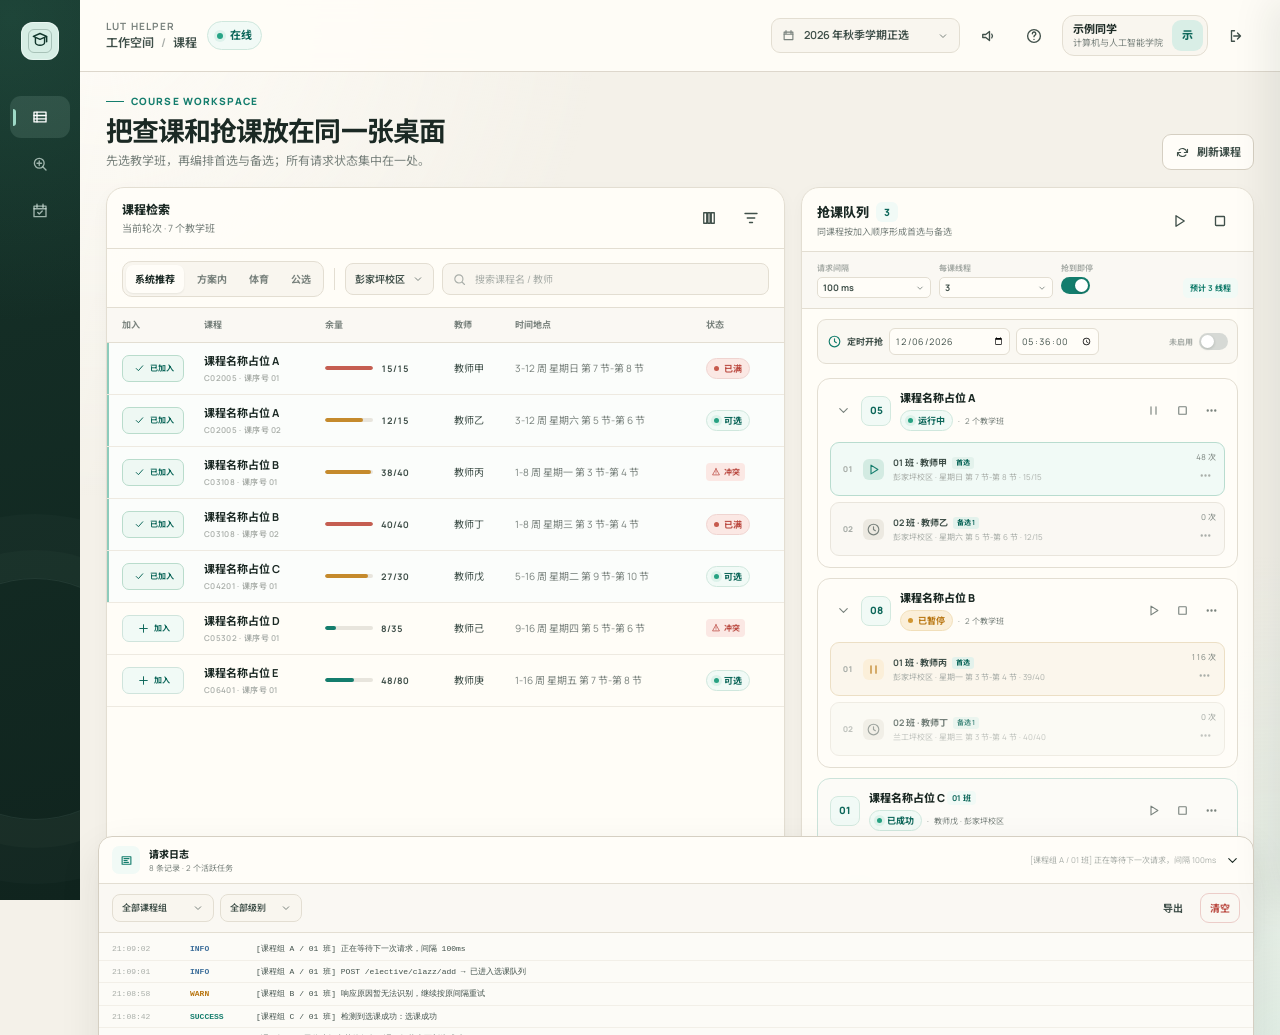
==== commit c3ad3a3f: "阶段一：按评审意见优化课程加入、任务卡片与详情交互" ====
--- a/prototype/index.html
+++ b/prototype/index.html
@@ -141,13 +141,6 @@
                   </svg>
                   刷新课程
                 </button>
-                <button class="button primary" type="button" data-action="open-schedule">
-                  <svg class="icon icon-sm" viewBox="0 0 24 24" aria-hidden="true">
-                    <circle cx="12" cy="12" r="8.5" />
-                    <path d="M12 7.5V12l3 2" />
-                  </svg>
-                  全局定时
-                </button>
               </div>
             </div>
 
@@ -215,7 +208,7 @@
                   <table class="course-table">
                     <thead>
                       <tr>
-                        <th scope="col" style="width: 30px"><input class="checkbox" type="checkbox" aria-label="选择全部课程" data-select-all /></th>
+                        <th scope="col" style="width: 86px">加入</th>
                         <th scope="col">课程</th>
                         <th scope="col" data-column="capacity">余量</th>
                         <th scope="col" data-column="teacher">教师</th>
@@ -228,16 +221,6 @@
                   </table>
                 </div>
 
-                <div class="table-footer">
-                  <span data-selection-count>未选择课程</span>
-                  <span class="spacer"></span>
-                  <button class="button small primary" type="button" data-action="batch-add" disabled>
-                    <svg class="icon icon-sm" viewBox="0 0 24 24" aria-hidden="true">
-                      <path d="M12 5v14M5 12h14" />
-                    </svg>
-                    加入抢课队列
-                  </button>
-                </div>
               </section>
 
               <aside class="card queue-panel" aria-label="抢课课程组">
@@ -295,27 +278,18 @@
                   <span class="thread-load" data-thread-load>预计 9 线程</span>
                 </div>
 
-                <div class="schedule-box">
-                  <div class="schedule-main">
-                    <span class="schedule-icon">
-                      <svg class="icon icon-sm" viewBox="0 0 24 24" aria-hidden="true">
-                        <circle cx="12" cy="12" r="8.5" />
-                        <path d="M12 7.5V12l3 2" />
-                      </svg>
-                    </span>
-                    <div class="schedule-copy">
-                      <div class="schedule-title">全局定时 <span class="schedule-countdown" data-countdown>未设置</span></div>
-                    </div>
-                    <button class="button small ghost" type="button" data-action="toggle-schedule" aria-expanded="false">
-                      <svg class="icon icon-sm" viewBox="0 0 24 24" aria-hidden="true">
-                        <path d="m6 9 6 6 6-6" />
-                      </svg>
-                    </button>
-                  </div>
-                  <div class="schedule-expand" data-schedule-expand hidden>
-                    <input type="datetime-local" step="1" aria-label="全局定时时间" data-schedule-input />
-                    <button class="button small primary" type="button" data-action="set-schedule">设置</button>
-                  </div>
+                <div class="schedule-strip">
+                  <span class="schedule-strip-label">
+                    <svg class="icon icon-sm" viewBox="0 0 24 24" aria-hidden="true">
+                      <circle cx="12" cy="12" r="8.5" />
+                      <path d="M12 7.5V12l3 2" />
+                    </svg>
+                    定时开抢
+                  </span>
+                  <input class="schedule-date" type="date" aria-label="定时日期" data-schedule-date />
+                  <input class="schedule-time" type="time" step="1" aria-label="定时时间" data-schedule-time />
+                  <span class="schedule-countdown" data-countdown>未启用</span>
+                  <button class="switch" type="button" role="switch" aria-checked="false" aria-label="启用全局定时" data-action="toggle-schedule"></button>
                 </div>
 
                 <div class="group-list" data-group-list></div>
@@ -328,15 +302,10 @@
               <div class="heading-copy">
                 <div class="heading-kicker">FULL CATALOG</div>
                 <h1 class="page-title">全校课程查询</h1>
-                <p class="page-subtitle">手动加载完整列表，再在本地筛选；挑选教学班后批量加入课程组。</p>
+                <p class="page-subtitle">进入页面后自动加载完整列表，再在本地筛选并挑选取课班次。</p>
               </div>
               <div class="page-actions">
-                <button class="button" type="button" data-action="load-all">
-                  <svg class="icon icon-sm" viewBox="0 0 24 24" aria-hidden="true">
-                    <path d="M12 4v12M7 11l5 5 5-5M5 20h14" />
-                  </svg>
-                  加载全校课程
-                </button>
+                <button class="button" type="button" data-action="load-all">刷新全部课程</button>
               </div>
             </div>
 
@@ -579,7 +548,7 @@
         </button>
       </div>
       <div class="drawer-body" data-detail-body></div>
-      <div class="drawer-footer">
+      <div class="drawer-footer" data-detail-footer>
         <button class="button primary" type="button" data-action="detail-add">
           <svg class="icon icon-sm" viewBox="0 0 24 24" aria-hidden="true">
             <path d="M12 5v14M5 12h14" />
--- a/prototype/assets/styles.css
+++ b/prototype/assets/styles.css
@@ -1119,6 +1119,53 @@
   opacity: 1;
 }
 
+.add-course {
+  display: inline-flex;
+  min-width: 62px;
+  height: 27px;
+  align-items: center;
+  justify-content: center;
+  gap: 4px;
+  padding: 3px 7px;
+  color: var(--teal-strong);
+  font-size: 8px;
+  font-weight: 700;
+  white-space: nowrap;
+  background: var(--teal-pale);
+  border: 1px solid #cfe4dc;
+  border-radius: 7px;
+  cursor: pointer;
+  transition: color var(--transition), background var(--transition), border-color var(--transition);
+}
+
+.add-course:hover {
+  color: #ffffff;
+  background: var(--teal);
+  border-color: var(--teal);
+}
+
+.add-course.is-added,
+.add-course:disabled {
+  color: var(--teal-strong);
+  background: #eef8f3;
+  border-color: #b9dccc;
+  cursor: default;
+  opacity: 1;
+}
+
+.add-course .icon {
+  width: 13px;
+  height: 13px;
+}
+
+.course-table tbody tr.is-added {
+  background: #fbfdfb;
+}
+
+.course-table tbody tr.is-added td:first-child {
+  box-shadow: inset 2px 0 0 #8dcbbb;
+}
+
 .course-name {
   max-width: 210px;
   overflow: hidden;
@@ -1371,6 +1418,69 @@
   border-radius: 11px;
 }
 
+.schedule-strip {
+  display: flex;
+  flex-wrap: wrap;
+  align-items: center;
+  gap: 6px;
+  margin: 10px 15px 2px;
+  padding: 8px 9px;
+  background: #faf8f2;
+  border: 1px solid var(--line);
+  border-radius: 9px;
+}
+
+.schedule-strip-label {
+  display: inline-flex;
+  align-items: center;
+  gap: 5px;
+  color: var(--ink-soft);
+  font-size: 9px;
+  font-weight: 700;
+  white-space: nowrap;
+}
+
+.schedule-strip-label .icon {
+  color: var(--teal);
+}
+
+.schedule-date,
+.schedule-time {
+  height: 27px;
+  min-width: 0;
+  padding: 3px 4px;
+  color: var(--ink-soft);
+  font-size: 9px;
+  font-variant-numeric: tabular-nums;
+  background: var(--surface);
+  border: 1px solid var(--line);
+  border-radius: 6px;
+}
+
+.schedule-date {
+  width: 121px;
+}
+
+.schedule-time {
+  width: 83px;
+}
+
+.schedule-strip .schedule-countdown {
+  flex: 1;
+  min-width: 54px;
+  overflow: hidden;
+  color: var(--faint);
+  font-size: 8px;
+  font-variant-numeric: tabular-nums;
+  text-align: right;
+  text-overflow: ellipsis;
+  white-space: nowrap;
+}
+
+.schedule-strip .switch {
+  flex: 0 0 auto;
+}
+
 .schedule-main {
   display: flex;
   align-items: center;
@@ -1464,6 +1574,59 @@
 .group-card.is-success {
   border-color: #cce3da;
   background: #fbfdfb;
+}
+
+.group-card.is-single {
+  background: #fcfbf7;
+}
+
+.group-card.is-single .group-head {
+  padding-bottom: 8px;
+}
+
+.group-card.is-single .group-body {
+  display: none;
+}
+
+.group-card.is-single.is-collapsed .group-body {
+  display: block;
+}
+
+.single-class {
+  display: inline-flex;
+  padding: 1px 5px;
+  color: var(--teal-strong);
+  font-size: 8px;
+  font-weight: 700;
+  vertical-align: 1px;
+  background: var(--teal-pale);
+  border-radius: 4px;
+}
+
+.single-task-row {
+  display: flex;
+  align-items: center;
+  gap: 8px;
+  margin: 0 12px 10px 50px;
+  padding-top: 8px;
+  color: var(--muted);
+  font-size: 8px;
+  border-top: 1px dashed #e8e3d9;
+}
+
+.single-task-time {
+  min-width: 0;
+  overflow: hidden;
+  flex: 1;
+  text-overflow: ellipsis;
+  white-space: nowrap;
+}
+
+.single-task-capacity,
+.single-task-attempts {
+  flex: 0 0 auto;
+  color: var(--ink-soft);
+  font-variant-numeric: tabular-nums;
 }
 
 .group-head {
@@ -2409,6 +2572,15 @@
   }
 }
 
+.detail-scrim {
+  background: rgba(37, 49, 43, 0.11);
+  backdrop-filter: blur(1px);
+}
+
+.detail-scrim + .detail-drawer {
+  box-shadow: -12px 0 36px rgba(18, 33, 26, 0.08);
+}
+
 .detail-drawer {
   position: fixed;
   top: 0;
@@ -2565,6 +2737,18 @@
   gap: 8px;
   padding: 13px 18px;
   border-top: 1px solid var(--line);
+}
+
+.drawer-footer.is-readonly {
+  display: block;
+}
+
+.drawer-footer.is-readonly > .button.primary {
+  display: none;
+}
+
+.drawer-footer.is-readonly > .button:last-child {
+  width: 100%;
 }
 
 .modal-scrim {
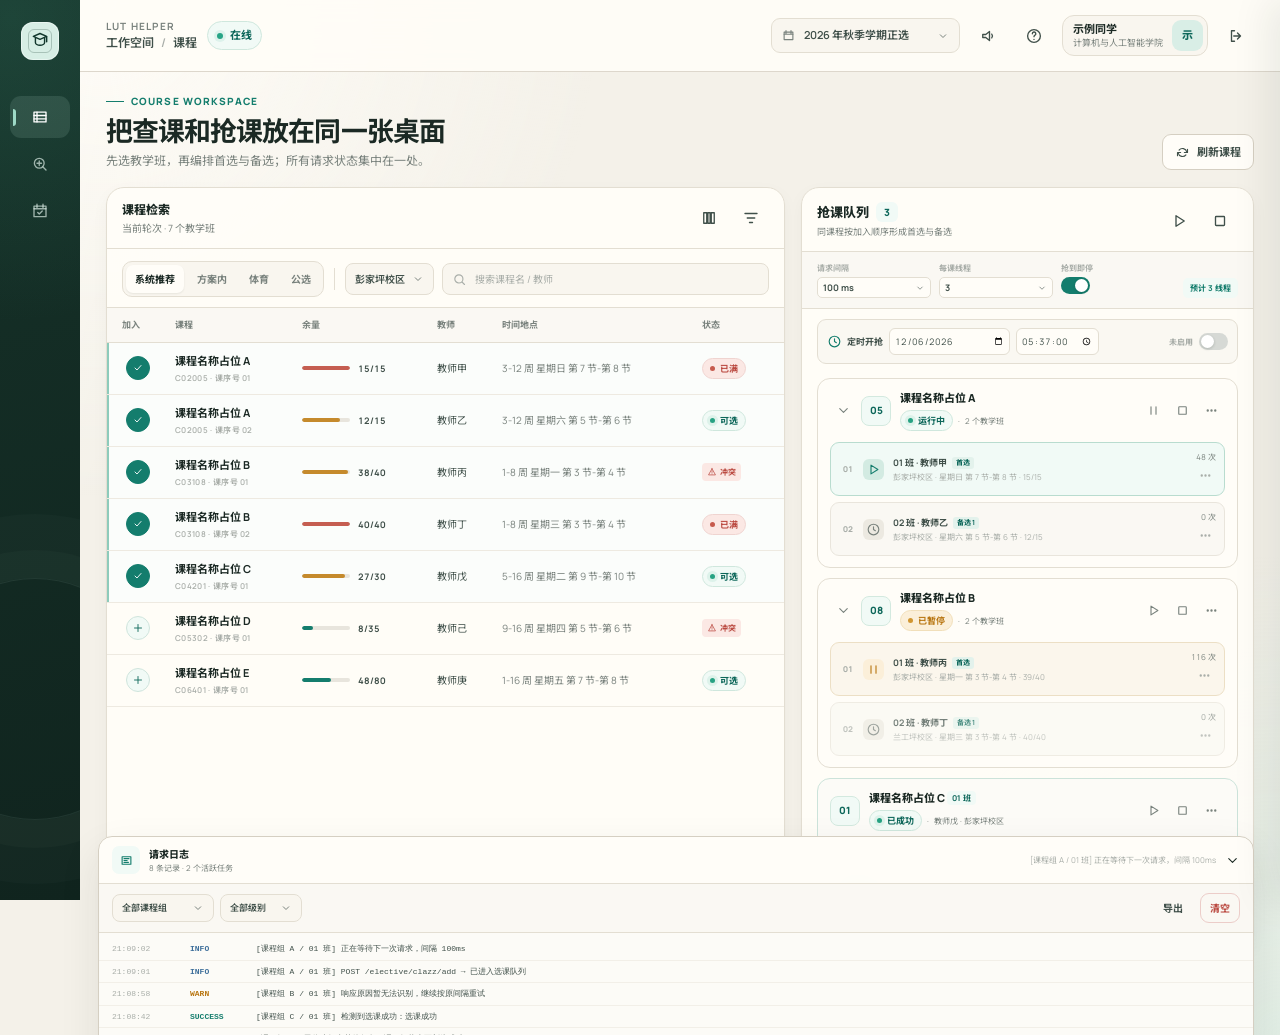
==== commit f82e6163: "阶段一：修复课程加入切换与课程组折叠" ====
--- a/prototype/index.html
+++ b/prototype/index.html
@@ -208,7 +208,7 @@
                   <table class="course-table">
                     <thead>
                       <tr>
-                        <th scope="col" style="width: 86px">加入</th>
+                        <th scope="col" style="width: 58px">加入</th>
                         <th scope="col">课程</th>
                         <th scope="col" data-column="capacity">余量</th>
                         <th scope="col" data-column="teacher">教师</th>
--- a/prototype/assets/styles.css
+++ b/prototype/assets/styles.css
@@ -1121,24 +1121,42 @@
 
 .add-course {
   display: inline-flex;
-  min-width: 62px;
-  height: 27px;
+  min-height: 27px;
   align-items: center;
   justify-content: center;
-  gap: 4px;
-  padding: 3px 7px;
+  gap: 0;
+  padding: 3px;
   color: var(--teal-strong);
   font-size: 8px;
   font-weight: 700;
   white-space: nowrap;
+  background: transparent;
+  border: 1px solid transparent;
+  border-radius: 999px;
+  cursor: pointer;
+  transition: color var(--transition), background var(--transition), border-color var(--transition);
+}
+
+.add-course > span {
+  display: none;
+}
+
+.add-course > .icon {
+  width: 24px;
+  height: 24px;
+  padding: 5px;
   background: var(--teal-pale);
   border: 1px solid #cfe4dc;
-  border-radius: 7px;
-  cursor: pointer;
-  transition: color var(--transition), background var(--transition), border-color var(--transition);
+  border-radius: 50%;
 }
 
 .add-course:hover {
+  color: var(--teal);
+  background: transparent;
+  border-color: transparent;
+}
+
+.add-course:hover > .icon {
   color: #ffffff;
   background: var(--teal);
   border-color: var(--teal);
@@ -1147,15 +1165,28 @@
 .add-course.is-added,
 .add-course:disabled {
   color: var(--teal-strong);
-  background: #eef8f3;
-  border-color: #b9dccc;
-  cursor: default;
+  background: transparent;
+  border-color: transparent;
+  cursor: pointer;
   opacity: 1;
 }
 
-.add-course .icon {
-  width: 13px;
-  height: 13px;
+.add-course.is-added > .icon {
+  color: #ffffff;
+  background: var(--teal);
+  border-color: var(--teal);
+}
+
+.add-course.is-added:hover {
+  color: var(--red);
+  background: transparent;
+  border-color: transparent;
+}
+
+.add-course.is-added:hover > .icon {
+  color: #ffffff;
+  background: var(--red);
+  border-color: var(--red);
 }
 
 .course-table tbody tr.is-added {
@@ -1590,6 +1621,14 @@
 
 .group-card.is-single.is-collapsed .group-body {
   display: block;
+}
+
+.group-card.is-collapsed:not(.is-single) .group-body {
+  display: none;
+}
+
+.group-card.is-collapsed:not(.is-single) .group-head {
+  padding-bottom: 11px;
 }
 
 .single-class {
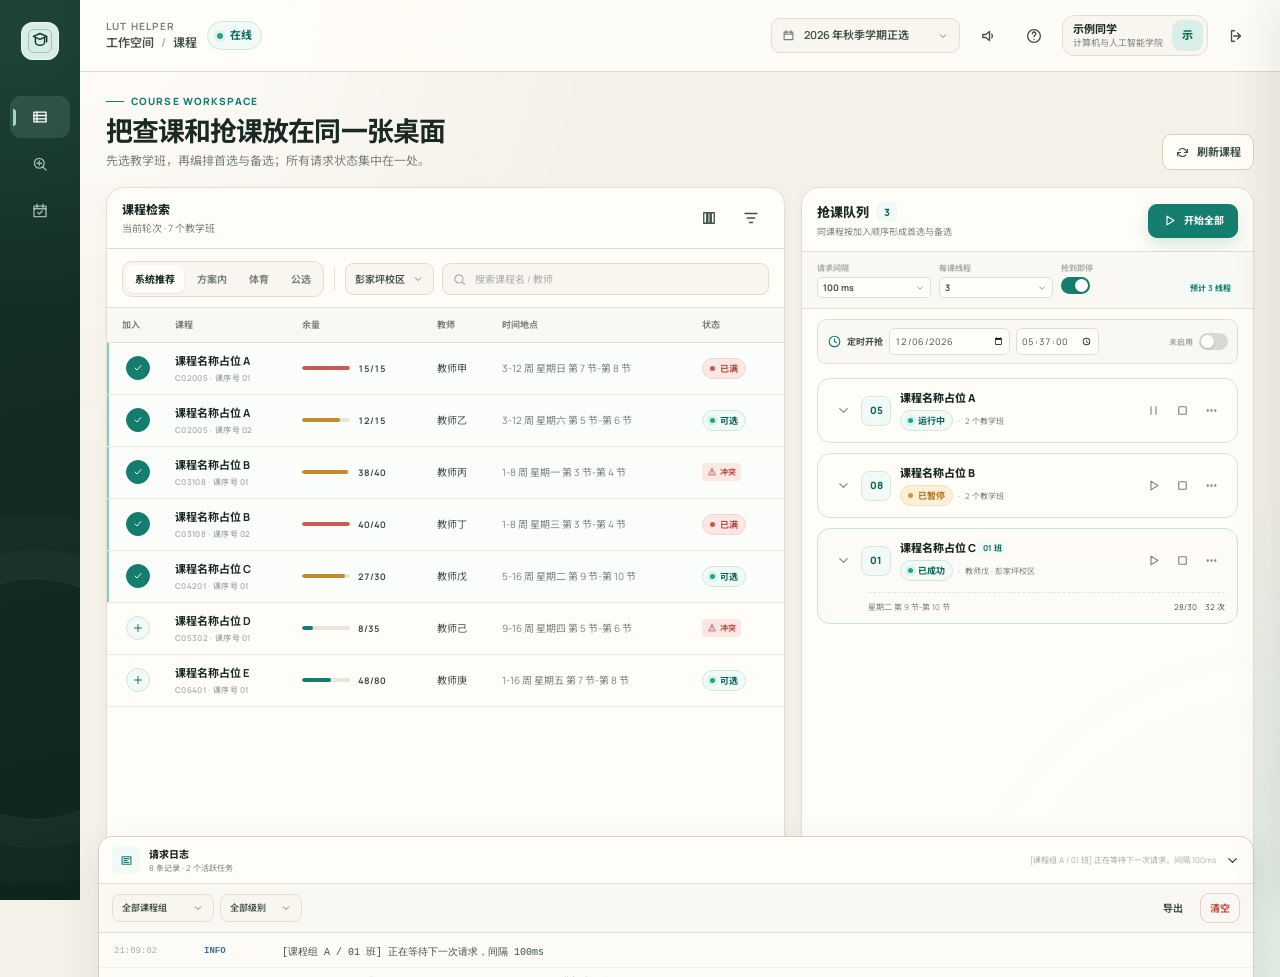
==== commit e43c122e: "'阶段一：优化队列大按钮、课程组菜单与日志字号'" ====
--- a/prototype/index.html
+++ b/prototype/index.html
@@ -233,15 +233,11 @@
                     <div class="queue-subtitle">同课程按加入顺序形成首选与备选</div>
                   </div>
                   <div class="queue-actions">
-                    <button class="icon-button" type="button" data-action="start-all" aria-label="开始全部课程组">
-                      <svg class="icon" viewBox="0 0 24 24" aria-hidden="true">
+                    <button class="button primary queue-run-button" type="button" data-action="start-all" aria-label="开始全部课程组">
+                      <svg class="icon icon-sm" viewBox="0 0 24 24" aria-hidden="true">
                         <path d="m8 5 11 7-11 7V5Z" />
                       </svg>
-                    </button>
-                    <button class="icon-button" type="button" data-action="stop-all" aria-label="停止全部课程组">
-                      <svg class="icon" viewBox="0 0 24 24" aria-hidden="true">
-                        <rect x="6" y="6" width="12" height="12" rx="1" />
-                      </svg>
+                      开始全部
                     </button>
                   </div>
                 </div>
--- a/prototype/assets/styles.css
+++ b/prototype/assets/styles.css
@@ -1385,6 +1385,13 @@
   margin-left: auto;
 }
 
+.queue-run-button {
+  min-height: 34px;
+  padding: 7px 13px;
+  font-size: 10px;
+  box-shadow: 0 7px 16px rgba(20, 125, 109, 0.13);
+}
+
 .parameters-strip {
   display: grid;
   grid-template-columns: repeat(3, 1fr) auto;
@@ -1619,15 +1626,11 @@
   display: none;
 }
 
-.group-card.is-single.is-collapsed .group-body {
-  display: block;
-}
-
-.group-card.is-collapsed:not(.is-single) .group-body {
+.group-card.is-collapsed .group-body {
   display: none;
 }
 
-.group-card.is-collapsed:not(.is-single) .group-head {
+.group-card.is-collapsed .group-head {
   padding-bottom: 11px;
 }
 
@@ -1673,7 +1676,6 @@
   align-items: center;
   gap: 9px;
   padding: 11px 12px;
-  cursor: pointer;
 }
 
 .group-expand {
@@ -1689,12 +1691,9 @@
   cursor: pointer;
 }
 
-.group-expand .icon {
-  transition: transform var(--transition);
-}
-
-.group-card.is-collapsed .group-expand .icon {
-  transform: rotate(-90deg);
+.group-expand:hover {
+  color: var(--ink);
+  background: var(--surface-soft);
 }
 
 .group-symbol {
@@ -2529,13 +2528,13 @@
 
 .log-row {
   display: grid;
-  grid-template-columns: 70px 58px minmax(0, 1fr);
-  gap: 8px;
-  padding: 5px 13px;
+  grid-template-columns: 80px 68px minmax(0, 1fr);
+  gap: 10px;
+  padding: 7px 15px;
   color: var(--ink-soft);
   font-family: "Cascadia Mono", "Consolas", monospace;
-  font-size: 8px;
-  line-height: 1.45;
+  font-size: 10px;
+  line-height: 1.5;
   border-bottom: 1px solid rgba(227, 222, 210, 0.42);
 }
 
@@ -2545,10 +2544,12 @@
 
 .log-time {
   color: var(--faint);
+  font-size: 9px;
   font-variant-numeric: tabular-nums;
 }
 
 .log-level {
+  font-size: 9px;
   font-weight: 700;
 }
 
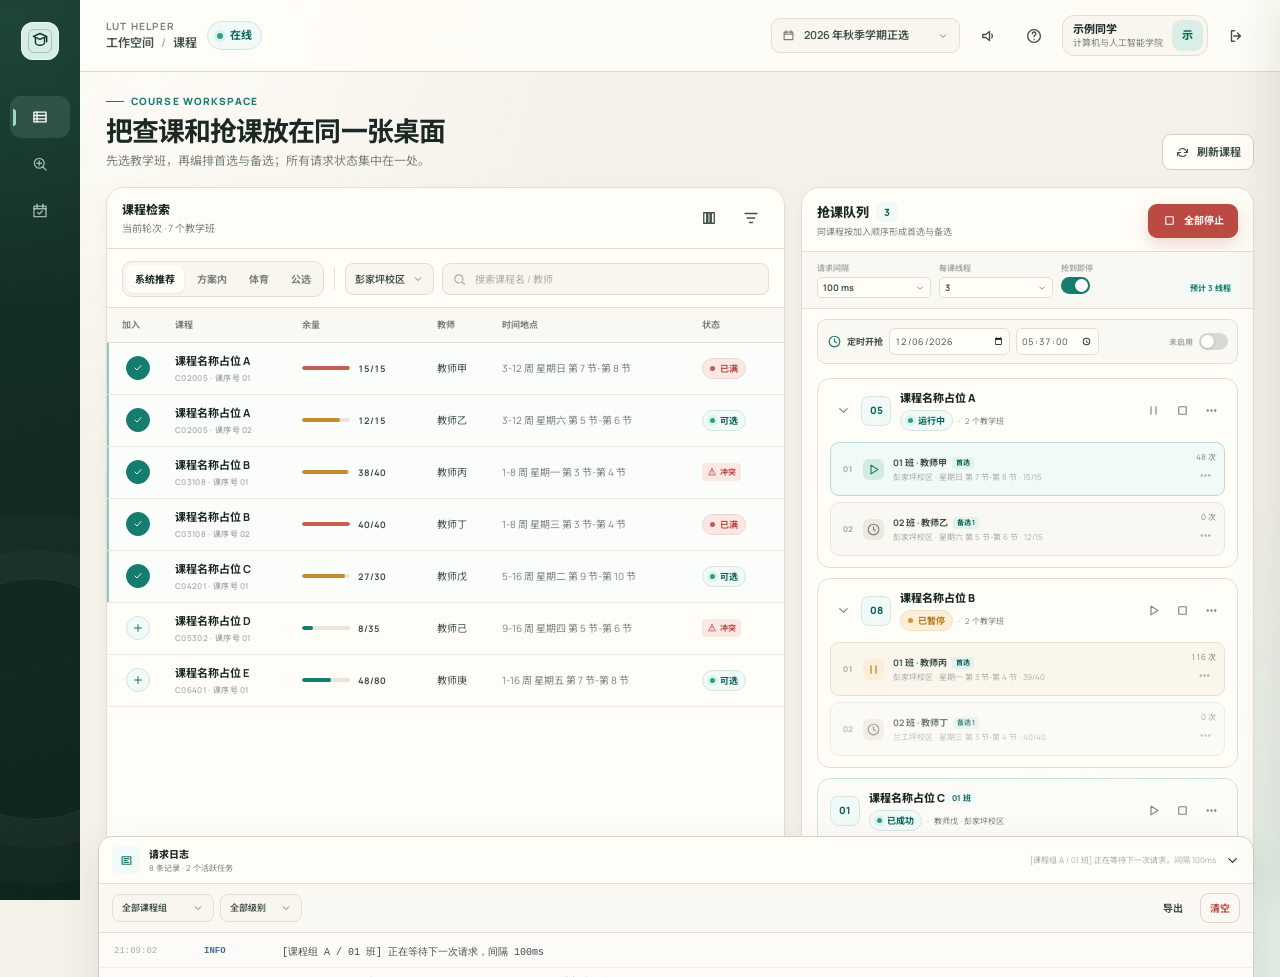
==== commit 184010ed: "阶段一：增加队列开始停止切换并恢复课程组折叠" ====
--- a/prototype/index.html
+++ b/prototype/index.html
@@ -233,11 +233,11 @@
                     <div class="queue-subtitle">同课程按加入顺序形成首选与备选</div>
                   </div>
                   <div class="queue-actions">
-                    <button class="button primary queue-run-button" type="button" data-action="start-all" aria-label="开始全部课程组">
-                      <svg class="icon icon-sm" viewBox="0 0 24 24" aria-hidden="true">
+                    <button class="button primary queue-run-button" type="button" data-action="toggle-all" aria-pressed="false" aria-label="开始全部课程组" data-queue-toggle>
+                      <svg class="icon icon-sm" viewBox="0 0 24 24" aria-hidden="true" data-queue-toggle-icon>
                         <path d="m8 5 11 7-11 7V5Z" />
                       </svg>
-                      开始全部
+                      <span data-queue-toggle-label>开始全部</span>
                     </button>
                   </div>
                 </div>
--- a/prototype/assets/styles.css
+++ b/prototype/assets/styles.css
@@ -1392,6 +1392,14 @@
   box-shadow: 0 7px 16px rgba(20, 125, 109, 0.13);
 }
 
+.queue-run-button.is-stop,
+.queue-run-button.is-stop:hover {
+  color: #ffffff;
+  background: var(--red);
+  border-color: var(--red);
+  box-shadow: 0 7px 16px rgba(187, 75, 66, 0.2);
+}
+
 .parameters-strip {
   display: grid;
   grid-template-columns: repeat(3, 1fr) auto;
@@ -1694,6 +1702,14 @@
 .group-expand:hover {
   color: var(--ink);
   background: var(--surface-soft);
+}
+
+.group-expand .icon {
+  transition: transform var(--transition);
+}
+
+.group-card.is-collapsed .group-expand .icon {
+  transform: rotate(-90deg);
 }
 
 .group-symbol {
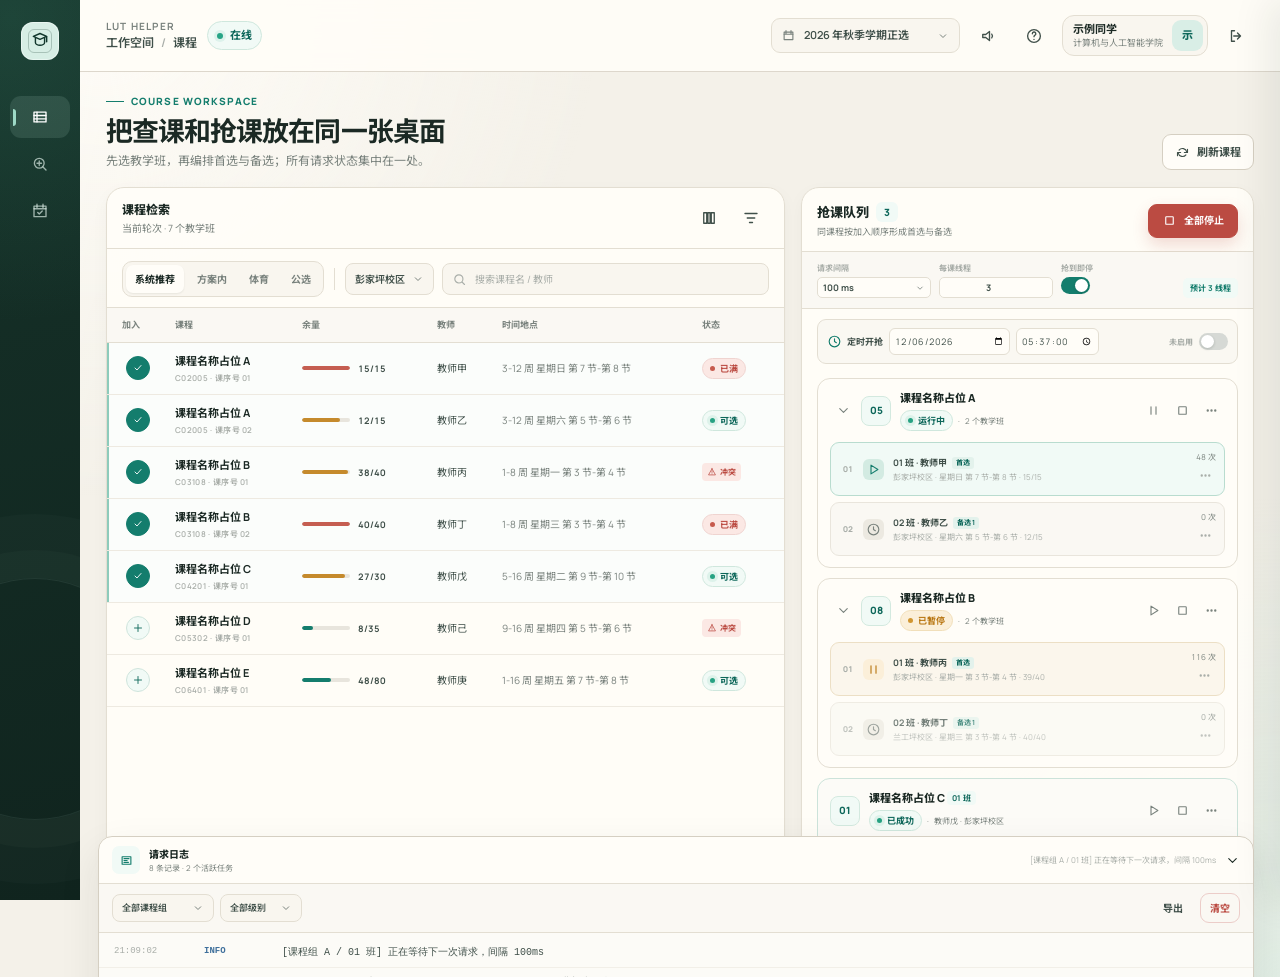
==== commit ef81ebf2: "阶段一：支持线程数输入并同步队列删除状态" ====
--- a/prototype/index.html
+++ b/prototype/index.html
@@ -257,12 +257,7 @@
                   <label class="parameter">
                     <span class="parameter-label">每课线程</span>
                     <span class="parameter-value">
-                      <select aria-label="每课线程数" data-param="threads">
-                        <option value="1">1</option>
-                        <option value="3" selected>3</option>
-                        <option value="5">5</option>
-                        <option value="10">10</option>
-                      </select>
+                      <input class="parameter-number" type="number" inputmode="numeric" min="1" max="20" step="1" value="3" aria-label="每课线程数" data-param="threads" />
                     </span>
                   </label>
                   <label class="parameter">
--- a/prototype/assets/styles.css
+++ b/prototype/assets/styles.css
@@ -1430,7 +1430,8 @@
   font-weight: 700;
 }
 
-.parameter-value select {
+.parameter-value select,
+.parameter-value .parameter-number {
   width: 100%;
   min-width: 50px;
   padding: 3px 19px 3px 5px;
@@ -1443,6 +1444,12 @@
     no-repeat right 5px center;
   border: 1px solid var(--line);
   border-radius: 5px;
+}
+
+.parameter-value .parameter-number {
+  padding-right: 5px;
+  background-image: none;
+  text-align: center;
 }
 
 .thread-load {
